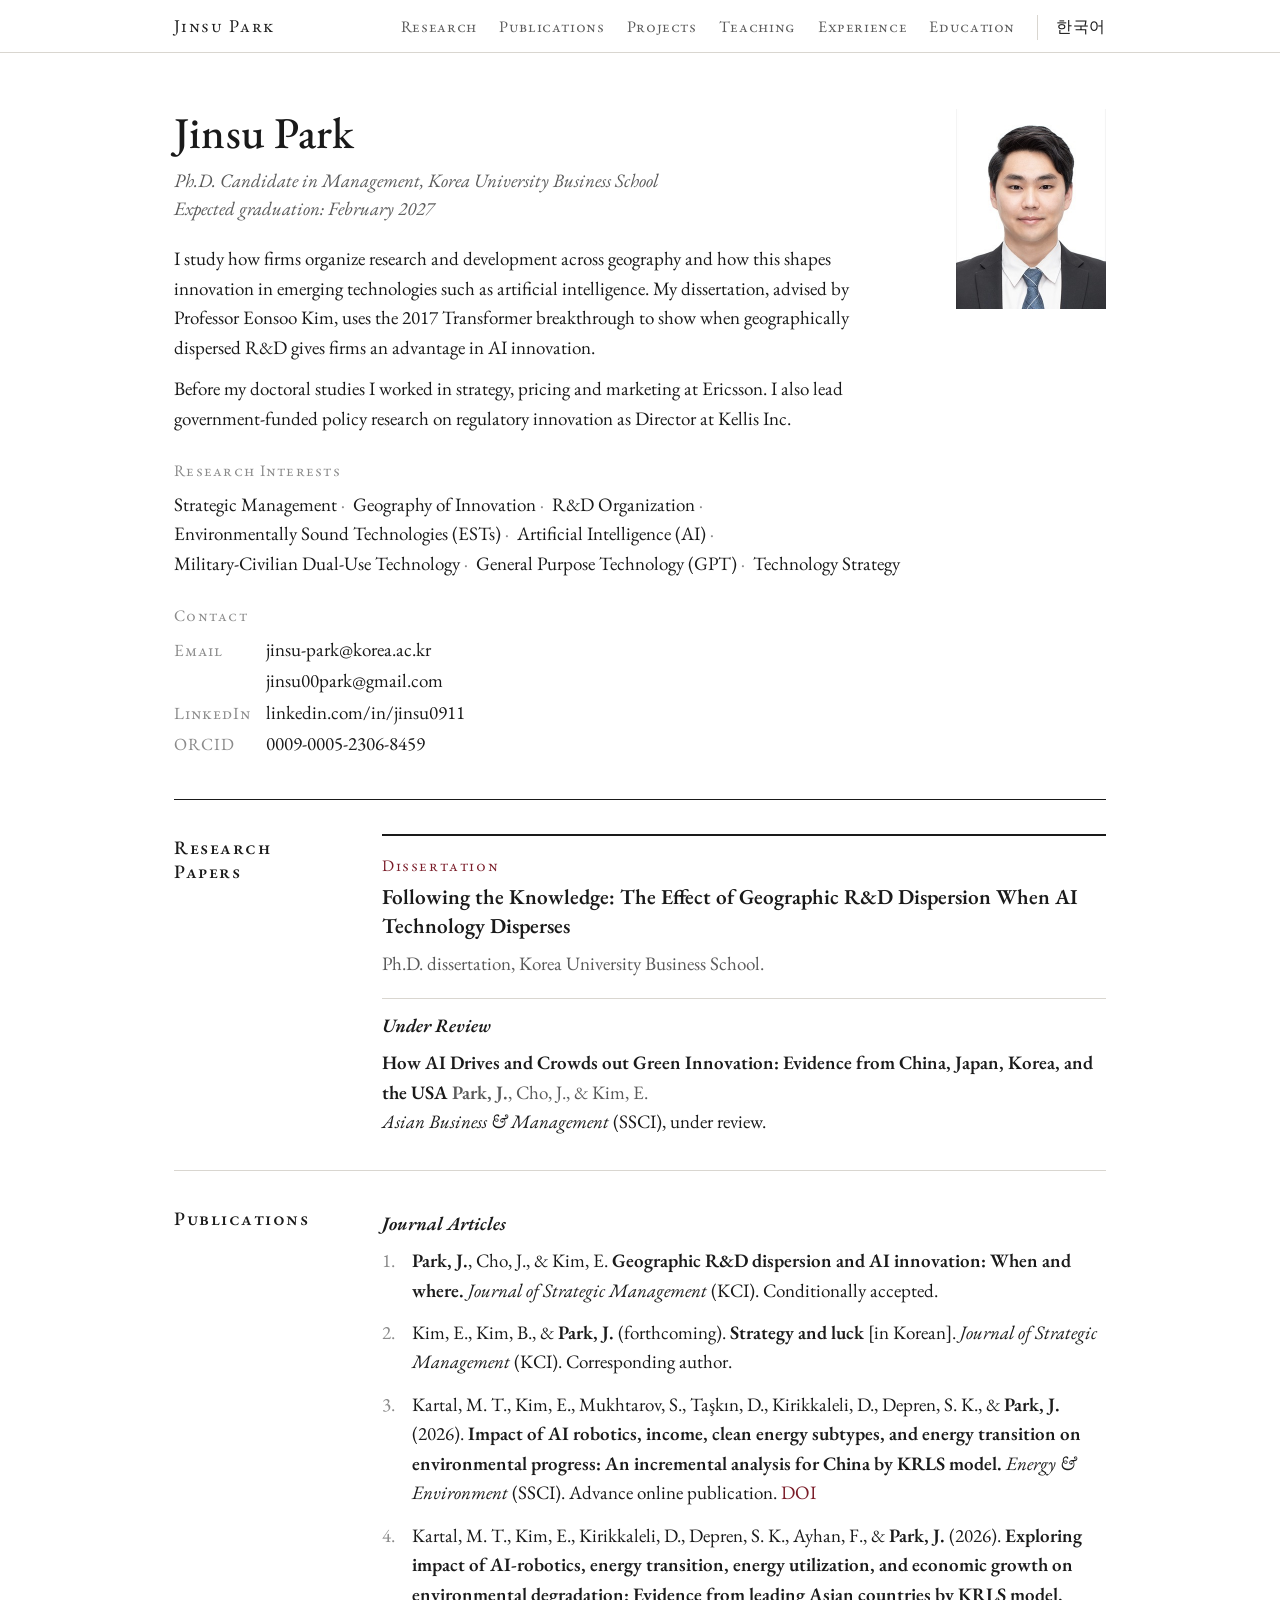
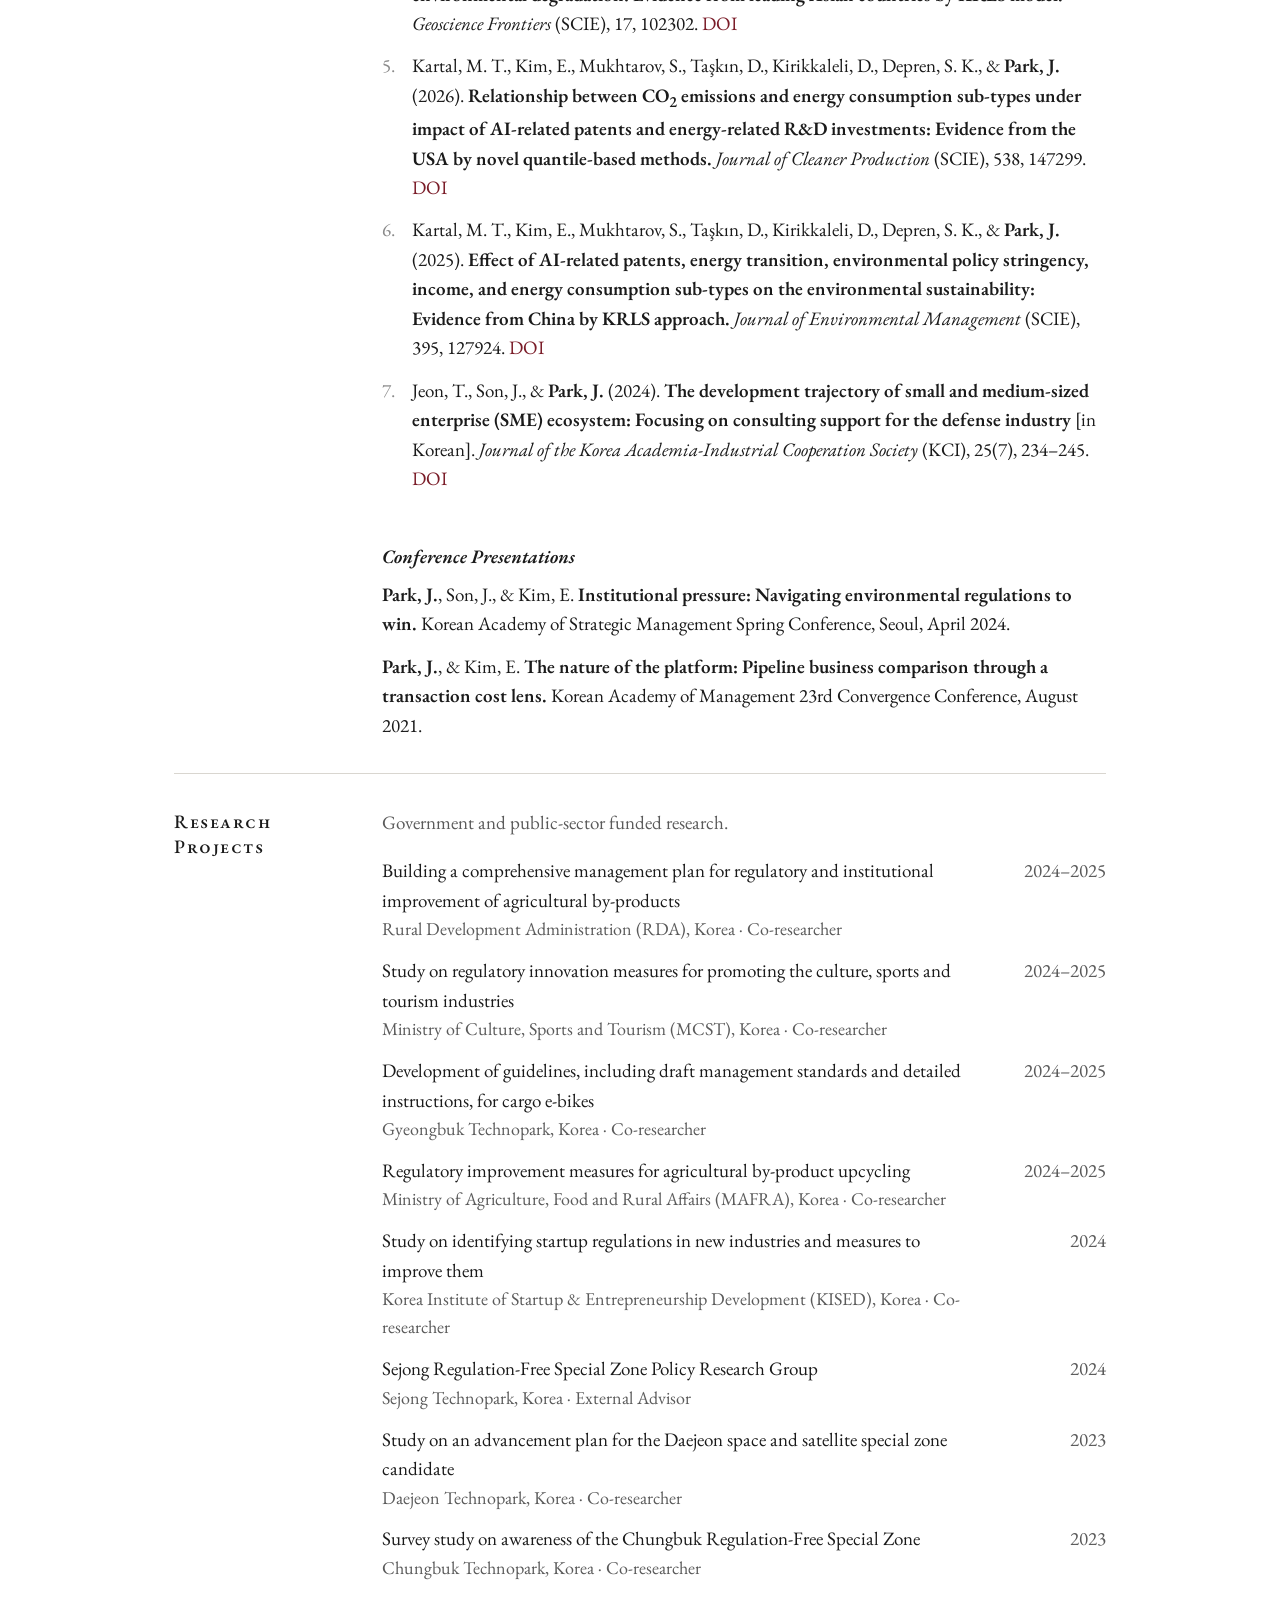
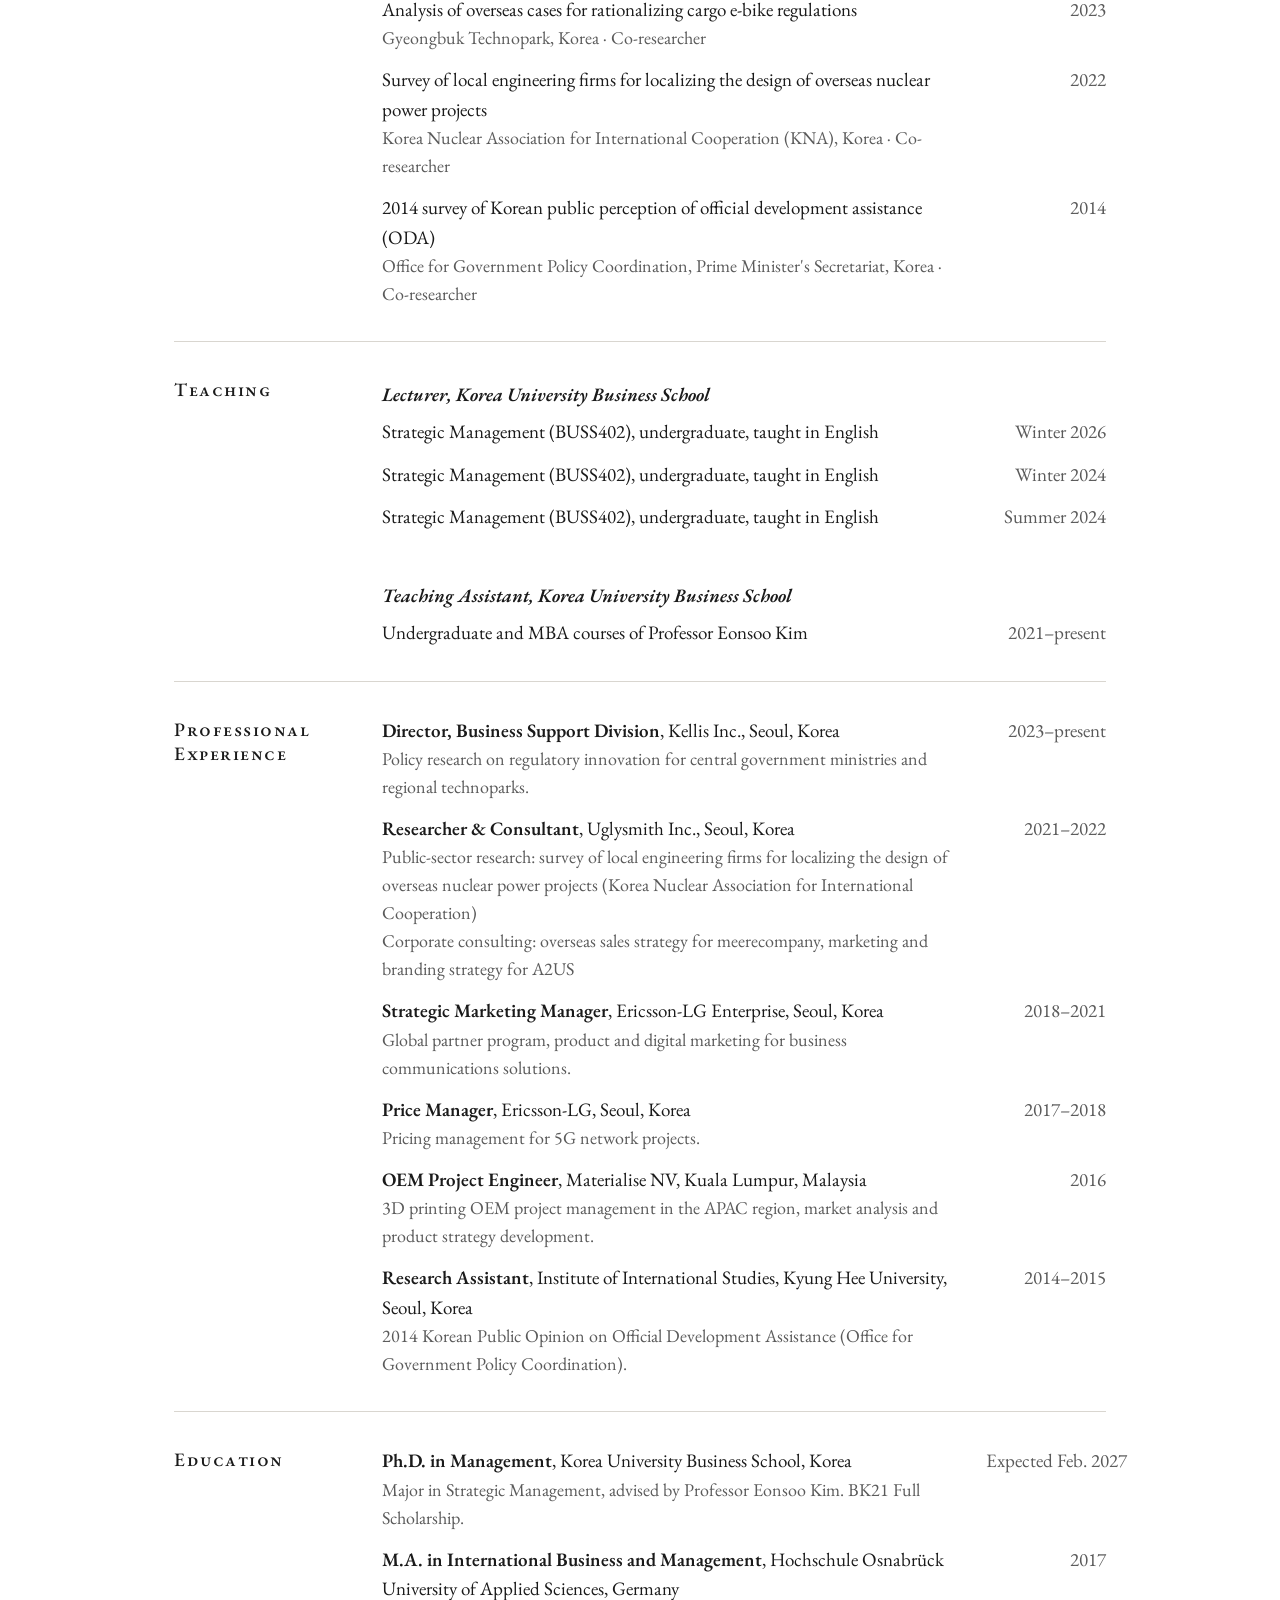
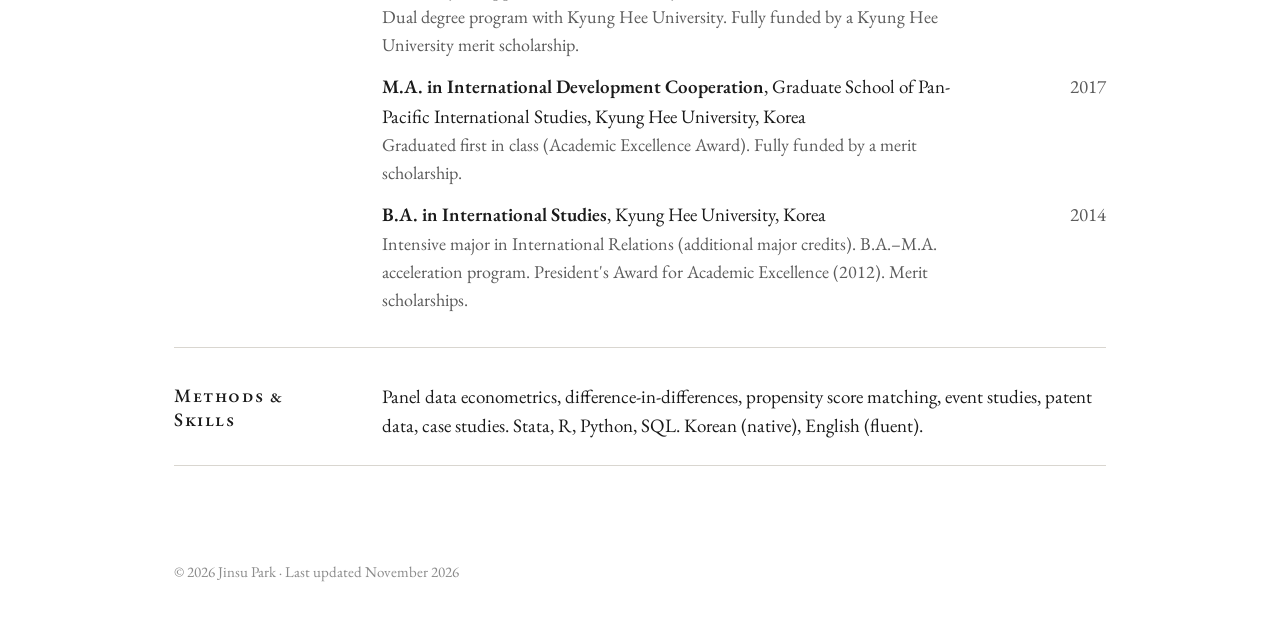
==== index.html @ cee6d176 "Publish academic homepage (English and Korean) Co-Authored-By: Claude Opus 5.5 <noreply@anthropic.co" ====
<!doctype html>
<html lang="en">
<head>
  <meta charset="utf-8">
  <meta name="viewport" content="width=device-width, initial-scale=1">
  <title>Jinsu Park</title>
  <meta name="description" content="Jinsu Park, Ph.D. candidate in Management at Korea University Business School. Research on the geography of R&D, AI innovation, and technology strategy.">
  <meta name="author" content="Jinsu Park">
  <link rel="preconnect" href="https://fonts.googleapis.com">
  <link rel="preconnect" href="https://fonts.gstatic.com" crossorigin>
  <link href="https://fonts.googleapis.com/css2?family=EB+Garamond:ital,wght@0,400;0,500;0,600;1,400&display=swap" rel="stylesheet">
  <link rel="stylesheet" href="assets/style.css">
</head>
<body>

<nav>
  <div class="inner">
    <span class="name">Jinsu Park</span>
    <a href="#research">Research</a>
    <a href="#publications">Publications</a>
    <a href="#projects">Projects</a>
    <a href="#teaching">Teaching</a>
    <a href="#experience">Experience</a>
    <a href="#education">Education</a>
    <a class="lang" href="ko.html" lang="ko">한국어</a>
  </div>
</nav>

<main>

  <header class="hero">
    <img src="assets/photo.jpg" alt="Photo of Jinsu Park">
    <div>
      <h1>Jinsu Park</h1>
      <p class="role">Ph.D. Candidate in Management, Korea University Business School<br>Expected graduation: February 2027</p>
      <p>
        I study how firms organize research and development across geography and how this shapes
        innovation in emerging technologies such as artificial intelligence. My dissertation, advised by
        Professor Eonsoo Kim, uses the 2017 Transformer breakthrough to show when geographically dispersed
        R&amp;D gives firms an advantage in AI innovation.
      </p>
      <p>
        Before my doctoral studies I worked in strategy, pricing and marketing at Ericsson.
        I also lead government-funded policy research on regulatory innovation as Director at Kellis Inc.
      </p>
      <p class="hero-label">Research Interests</p>
      <ul class="interests">
        <li>Strategic Management</li>
        <li>Geography of Innovation</li>
        <li>R&amp;D Organization</li>
        <li>Environmentally Sound Technologies (ESTs)</li>
        <li>Artificial Intelligence (AI)</li>
        <li>Military-Civilian Dual-Use Technology</li>
        <li>General Purpose Technology (GPT)</li>
        <li>Technology Strategy</li>
      </ul>
      <p class="hero-label">Contact</p>
      <div class="links">
        <a href="mailto:jinsu-park@korea.ac.kr"><span class="k">Email</span> jinsu-park@korea.ac.kr</a>
        <a href="mailto:jinsu00park@gmail.com"><span class="k"></span> jinsu00park@gmail.com</a>
        <a href="https://www.linkedin.com/in/jinsu0911" target="_blank" rel="noopener"><span class="k">LinkedIn</span> linkedin.com/in/jinsu0911</a>
        <a href="https://orcid.org/0009-0005-2306-8459" target="_blank" rel="noopener"><span class="k">ORCID</span> 0009-0005-2306-8459</a>
        <!-- TODO: add when available
        <a href="assets/Jinsu_Park_CV.pdf">CV (PDF)</a>
        <a href="https://scholar.google.com/citations?user=XXXX" target="_blank" rel="noopener">Google Scholar</a>
        -->
      </div>
    </div>
  </header>

  <section id="research">
    <h2>Research Papers</h2>
    <div class="jmp">
      <span class="tag">Dissertation</span>
      <h3>Following the Knowledge: The Effect of Geographic R&amp;D Dispersion When AI Technology Disperses</h3>
      <p class="meta">Ph.D. dissertation, Korea University Business School.</p>
    </div>

    <h3>Under Review</h3>
    <ul class="plain">
      <li><span class="title">How AI Drives and Crowds out Green Innovation: Evidence from China, Japan, Korea, and the USA</span>
        <span class="meta"><span class="me">Park, J.</span>, Cho, J., &amp; Kim, E.</span><br>
        <span class="venue">Asian Business &amp; Management</span> (SSCI), under review.
      </li>
    </ul>

  </section>

  <section id="publications">
    <h2>Publications</h2>

    <h3>Journal Articles</h3>
    <ol class="pubs">
      <li><span class="me">Park, J.</span>, Cho, J., &amp; Kim, E.
        <span class="title">Geographic R&amp;D dispersion and AI innovation: When and where.</span>
        <span class="venue">Journal of Strategic Management</span> (KCI). Conditionally accepted.</li>
      <li>Kim, E., Kim, B., &amp; <span class="me">Park, J.</span> (forthcoming).
        <span class="title">Strategy and luck</span> [in Korean].
        <span class="venue">Journal of Strategic Management</span> (KCI). Corresponding author.</li>
      <li>Kartal, M. T., Kim, E., Mukhtarov, S., Taşkın, D., Kirikkaleli, D., Depren, S. K., &amp; <span class="me">Park, J.</span> (2026).
        <span class="title">Impact of AI robotics, income, clean energy subtypes, and energy transition on environmental progress: An incremental analysis for China by KRLS model.</span>
        <span class="venue">Energy &amp; Environment</span> (SSCI). Advance online publication.
        <a href="https://doi.org/10.1177/0958305X261502657" target="_blank" rel="noopener">DOI</a></li>
      <li>Kartal, M. T., Kim, E., Kirikkaleli, D., Depren, S. K., Ayhan, F., &amp; <span class="me">Park, J.</span> (2026).
        <span class="title">Exploring impact of AI-robotics, energy transition, energy utilization, and economic growth on environmental degradation: Evidence from leading Asian countries by KRLS model.</span>
        <span class="venue">Geoscience Frontiers</span> (SCIE), 17, 102302.
        <a href="https://doi.org/10.1016/j.gsf.2026.102302" target="_blank" rel="noopener">DOI</a></li>
      <li>Kartal, M. T., Kim, E., Mukhtarov, S., Taşkın, D., Kirikkaleli, D., Depren, S. K., &amp; <span class="me">Park, J.</span> (2026).
        <span class="title">Relationship between CO<sub>2</sub> emissions and energy consumption sub-types under impact of AI-related patents and energy-related R&amp;D investments: Evidence from the USA by novel quantile-based methods.</span>
        <span class="venue">Journal of Cleaner Production</span> (SCIE), 538, 147299.
        <a href="https://doi.org/10.1016/j.jclepro.2025.147299" target="_blank" rel="noopener">DOI</a></li>
      <li>Kartal, M. T., Kim, E., Mukhtarov, S., Taşkın, D., Kirikkaleli, D., Depren, S. K., &amp; <span class="me">Park, J.</span> (2025).
        <span class="title">Effect of AI-related patents, energy transition, environmental policy stringency, income, and energy consumption sub-types on the environmental sustainability: Evidence from China by KRLS approach.</span>
        <span class="venue">Journal of Environmental Management</span> (SCIE), 395, 127924.
        <a href="https://doi.org/10.1016/j.jenvman.2025.127924" target="_blank" rel="noopener">DOI</a></li>
      <li>Jeon, T., Son, J., &amp; <span class="me">Park, J.</span> (2024).
        <span class="title">The development trajectory of small and medium-sized enterprise (SME) ecosystem: Focusing on consulting support for the defense industry</span> [in Korean].
        <span class="venue">Journal of the Korea Academia-Industrial Cooperation Society</span> (KCI), 25(7), 234–245.
        <a href="https://doi.org/10.5762/KAIS.2024.25.7.234" target="_blank" rel="noopener">DOI</a></li>
    </ol>

    <h3>Conference Presentations</h3>
    <ul class="plain">
      <li><span class="me">Park, J.</span>, Son, J., &amp; Kim, E. <span class="title">Institutional pressure: Navigating environmental regulations to win.</span>
        Korean Academy of Strategic Management Spring Conference, Seoul, April 2024.</li>
      <li><span class="me">Park, J.</span>, &amp; Kim, E. <span class="title">The nature of the platform: Pipeline business comparison through a transaction cost lens.</span>
        Korean Academy of Management 23rd Convergence Conference, August 2021.</li>
    </ul>
  </section>

  <section id="projects">
    <h2>Research Projects</h2>
    <p class="meta">Government and public-sector funded research.</p>
    <ul class="plain">
      <li class="row"><div>Building a comprehensive management plan for regulatory and institutional improvement of agricultural by-products<div class="meta">Rural Development Administration (RDA), Korea · Co-researcher</div></div><div class="when">2024–2025</div></li>
      <li class="row"><div>Study on regulatory innovation measures for promoting the culture, sports and tourism industries<div class="meta">Ministry of Culture, Sports and Tourism (MCST), Korea · Co-researcher</div></div><div class="when">2024–2025</div></li>
      <li class="row"><div>Development of guidelines, including draft management standards and detailed instructions, for cargo e-bikes<div class="meta">Gyeongbuk Technopark, Korea · Co-researcher</div></div><div class="when">2024–2025</div></li>
      <li class="row"><div>Regulatory improvement measures for agricultural by-product upcycling<div class="meta">Ministry of Agriculture, Food and Rural Affairs (MAFRA), Korea · Co-researcher</div></div><div class="when">2024–2025</div></li>
      <li class="row"><div>Study on identifying startup regulations in new industries and measures to improve them<div class="meta">Korea Institute of Startup &amp; Entrepreneurship Development (KISED), Korea · Co-researcher</div></div><div class="when">2024</div></li>
      <li class="row"><div>Sejong Regulation-Free Special Zone Policy Research Group<div class="meta">Sejong Technopark, Korea · External Advisor</div></div><div class="when">2024</div></li>
      <li class="row"><div>Study on an advancement plan for the Daejeon space and satellite special zone candidate<div class="meta">Daejeon Technopark, Korea · Co-researcher</div></div><div class="when">2023</div></li>
      <li class="row"><div>Survey study on awareness of the Chungbuk Regulation-Free Special Zone<div class="meta">Chungbuk Technopark, Korea · Co-researcher</div></div><div class="when">2023</div></li>
      <li class="row"><div>Analysis of overseas cases for rationalizing cargo e-bike regulations<div class="meta">Gyeongbuk Technopark, Korea · Co-researcher</div></div><div class="when">2023</div></li>
      <li class="row"><div>Survey of local engineering firms for localizing the design of overseas nuclear power projects<div class="meta">Korea Nuclear Association for International Cooperation (KNA), Korea · Co-researcher</div></div><div class="when">2022</div></li>
      <li class="row"><div>2014 survey of Korean public perception of official development assistance (ODA)<div class="meta">Office for Government Policy Coordination, Prime Minister's Secretariat, Korea · Co-researcher</div></div><div class="when">2014</div></li>
    </ul>
  </section>

  <section id="teaching">
    <h2>Teaching</h2>

    <h3>Lecturer, Korea University Business School</h3>
    <ul class="plain">
      <li class="row"><div>Strategic Management (BUSS402), undergraduate, taught in English</div><div class="when">Winter 2026</div></li>
      <li class="row"><div>Strategic Management (BUSS402), undergraduate, taught in English</div><div class="when">Winter 2024</div></li>
      <li class="row"><div>Strategic Management (BUSS402), undergraduate, taught in English</div><div class="when">Summer 2024</div></li>
    </ul>

    <h3>Teaching Assistant, Korea University Business School</h3>
    <ul class="plain">
      <li class="row"><div>Undergraduate and MBA courses of Professor Eonsoo Kim</div><div class="when">2021–present</div></li>
    </ul>
  </section>

  <section id="experience">
    <h2>Professional Experience</h2>
    <ul class="plain">
      <li class="row"><div><span class="title">Director, Business Support Division</span>, Kellis Inc., Seoul, Korea
        <div class="meta">Policy research on regulatory innovation for central government ministries and regional technoparks.</div></div><div class="when">2023–present</div></li>
      <li class="row"><div><span class="title">Researcher &amp; Consultant</span>, Uglysmith Inc., Seoul, Korea
        <div class="meta">Public-sector research: survey of local engineering firms for localizing the design of overseas nuclear power projects (Korea Nuclear Association for International Cooperation)</div>
        <div class="meta">Corporate consulting: overseas sales strategy for meerecompany, marketing and branding strategy for A2US</div></div><div class="when">2021–2022</div></li>
      <li class="row"><div><span class="title">Strategic Marketing Manager</span>, Ericsson-LG Enterprise, Seoul, Korea
        <div class="meta">Global partner program, product and digital marketing for business communications solutions.</div></div><div class="when">2018–2021</div></li>
      <li class="row"><div><span class="title">Price Manager</span>, Ericsson-LG, Seoul, Korea
        <div class="meta">Pricing management for 5G network projects.</div></div><div class="when">2017–2018</div></li>
      <li class="row"><div><span class="title">OEM Project Engineer</span>, Materialise NV, Kuala Lumpur, Malaysia
        <div class="meta">3D printing OEM project management in the APAC region, market analysis and product strategy development.</div></div><div class="when">2016</div></li>
      <li class="row"><div><span class="title">Research Assistant</span>, Institute of International Studies, Kyung Hee University, Seoul, Korea
        <div class="meta">2014 Korean Public Opinion on Official Development Assistance (Office for Government Policy Coordination).</div></div><div class="when">2014–2015</div></li>
    </ul>
  </section>

  <section id="education">
    <h2>Education</h2>
    <ul class="plain">
      <li class="row"><div><span class="title">Ph.D. in Management</span>, Korea University Business School, Korea
        <div class="meta">Major in Strategic Management, advised by Professor Eonsoo Kim. BK21 Full Scholarship.</div></div><div class="when">Expected Feb. 2027</div></li>
      <li class="row"><div><span class="title">M.A. in International Business and Management</span>, Hochschule Osnabrück University of Applied Sciences, Germany
        <div class="meta">Dual degree program with Kyung Hee University. Fully funded by a Kyung Hee University merit scholarship.</div></div><div class="when">2017</div></li>
      <li class="row"><div><span class="title">M.A. in International Development Cooperation</span>, Graduate School of Pan-Pacific International Studies, Kyung Hee University, Korea
        <div class="meta">Graduated first in class (Academic Excellence Award). Fully funded by a merit scholarship.</div></div><div class="when">2017</div></li>
      <li class="row"><div><span class="title">B.A. in International Studies</span>, Kyung Hee University, Korea
        <div class="meta">Intensive major in International Relations (additional major credits). B.A.–M.A. acceleration program.
          President's Award for Academic Excellence (2012). Merit scholarships.</div></div><div class="when">2014</div></li>
    </ul>
  </section>

  <section id="skills">
    <h2>Methods &amp; Skills</h2>
    <p>Panel data econometrics, difference-in-differences, propensity score matching, event studies, patent data, case studies.
      Stata, R, Python, SQL. Korean (native), English (fluent).</p>
  </section>

</main>

<footer>
  © 2026 Jinsu Park · Last updated November 2026
</footer>

</body>
</html>
---- assets/style.css ----
/* Jinsu Park, academic homepage. Print-like, light only. */
:root {
  color-scheme: light;
  --paper: #ffffff;
  --ink: #1a1a1a;
  --muted: #5a5a5a;
  --faint: #8a8a8a;
  --rule: #d9d6d0;
  --accent: #7a1c28;              /* Korea University crimson, used sparingly */
  --maxw: 980px;
  --label: 168px;
  --serif: "EB Garamond", "Noto Serif KR", Garamond, "Times New Roman", serif;
}

* { box-sizing: border-box; }
html { scroll-behavior: smooth; }
body {
  margin: 0; background: var(--paper); color: var(--ink);
  font: 19px/1.55 var(--serif);
  font-variant-numeric: lining-nums;
  -webkit-font-smoothing: antialiased;
}
html[lang="ko"] body { font-size: 16.5px; line-height: 1.8; word-break: keep-all; }

a { color: var(--accent); text-decoration: none; }
a:hover { text-decoration: underline; text-underline-offset: 3px; text-decoration-thickness: 1px; }

/* navigation */
nav { position: sticky; top: 0; z-index: 10; background: var(--paper); border-bottom: 1px solid var(--rule); }
nav .inner {
  max-width: var(--maxw); margin: 0 auto; padding: 12px 24px;
  display: flex; gap: 22px; flex-wrap: wrap; align-items: baseline;
  font-size: 16px; letter-spacing: .04em;
}
nav .name { margin-right: auto; color: var(--ink); font-variant: small-caps; letter-spacing: .08em; font-size: 18px; }
nav a { color: var(--muted); font-variant: small-caps; }
nav a:hover { color: var(--ink); text-decoration: none; }
nav a.lang { color: var(--ink); border-left: 1px solid var(--rule); padding-left: 18px; font-variant: normal; }
html[lang="ko"] nav .inner, html[lang="ko"] nav .name { font-size: 15px; letter-spacing: .02em; }

main { max-width: var(--maxw); margin: 0 auto; padding: 0 24px 72px; }

/* header */
.hero {
  display: grid; grid-template-columns: 1fr 150px; gap: 48px;
  padding: 56px 0 40px; border-bottom: 1px solid var(--ink);
}
.hero img { order: 2; width: 150px; height: 200px; object-fit: cover; filter: saturate(.85); }
.hero > div { order: 1; }
.hero h1 { margin: 0; font-weight: 500; font-size: 44px; line-height: 1.1; letter-spacing: .005em; }
.hero h1 .alt-name { font-size: 24px; color: var(--muted); font-weight: 400; margin-left: 6px; }
.hero .role { margin: 10px 0 22px; font-style: italic; color: var(--muted); font-size: 19px; line-height: 1.45; }
html[lang="ko"] .hero .role { font-style: normal; font-size: 16px; }
.hero p { margin: 0 0 12px; max-width: 40em; }

.hero .hero-label {
  margin: 26px 0 6px; color: var(--faint);
  font-variant: small-caps; letter-spacing: .08em; font-size: 16px;
}
html[lang="ko"] .hero-label { font-size: 14px; letter-spacing: .04em; }

/* research interests as a plain line */
.interests { list-style: none; padding: 0; margin: 0; }
.interests li { display: inline-block; white-space: nowrap; margin-right: 4px; }
.interests li:not(:last-child)::after { content: "\00a0\00b7"; color: var(--faint); }

/* contact as a small table */
.links { display: grid; gap: 2px; margin: 0; }
.links a { color: var(--ink); }
.links a:hover { color: var(--accent); }
.links a .k {
  display: inline-block; width: 88px; color: var(--faint);
  font-variant: small-caps; letter-spacing: .06em; font-size: .9em;
}

/* sections: label column on the left */
section {
  display: grid; grid-template-columns: var(--label) 1fr; column-gap: 40px;
  padding: 34px 0 6px; border-bottom: 1px solid var(--rule);
}
section > * { grid-column: 2; }
section > h2 { grid-column: 1; grid-row: 1 / span 60; align-self: start; }
h2 {
  margin: 2px 0 0; font-weight: 500; font-size: 19px; line-height: 1.3;
  font-variant: small-caps; letter-spacing: .08em; color: var(--ink);
}
html[lang="ko"] h2 { font-size: 16px; font-weight: 600; letter-spacing: .02em; }
h3 { margin: 22px 0 8px; font-size: 1em; font-weight: 600; font-style: italic; }
html[lang="ko"] h3 { font-style: normal; }
section > h3:first-of-type { margin-top: 4px; }
section > p:first-of-type { margin-top: 0; }

/* job market paper */
.jmp { border-top: 2px solid var(--ink); border-bottom: 1px solid var(--rule); padding: 14px 0 12px; margin-bottom: 8px; }
.jmp .tag { font-variant: small-caps; letter-spacing: .1em; color: var(--accent); font-size: 16px; }
html[lang="ko"] .jmp .tag { font-size: 14px; letter-spacing: .04em; }
.jmp h3 { margin: 4px 0 6px; font-style: normal; font-size: 1.12em; line-height: 1.35; }
.jmp p { margin: 8px 0; }
details { margin-top: 4px; }
details summary { cursor: pointer; color: var(--accent); font-variant: small-caps; letter-spacing: .06em; font-size: .92em; list-style: none; }
details summary::-webkit-details-marker { display: none; }
details summary::before { content: "+ "; }
details[open] summary::before { content: "\2212  "; }

/* lists */
ol.pubs, ul.plain { list-style: none; padding: 0; margin: 0 0 14px; }
ol.pubs li, ul.plain li { margin: 0 0 13px; }
ol.pubs { counter-reset: pub; }
ol.pubs > li { position: relative; padding-left: 30px; counter-increment: pub; }
ol.pubs > li::before { content: counter(pub) "."; position: absolute; left: 0; color: var(--faint); }
.title { font-weight: 600; }
.venue { font-style: italic; }
.venue.ko { font-style: normal; }
.meta { color: var(--muted); }
.me { font-weight: 600; }
.en-title { display: block; color: var(--muted); font-style: italic; font-weight: 400; font-size: .95em; margin-top: 2px; }

.row { display: grid; grid-template-columns: 1fr 120px; gap: 20px; }
.row .meta { font-size: .95em; }
.row .when { color: var(--muted); text-align: right; white-space: nowrap; font-variant-numeric: tabular-nums lining-nums; }

footer {
  max-width: var(--maxw); margin: 0 auto; padding: 22px 24px 48px;
  color: var(--faint); font-size: 15px;
}

@media (max-width: 760px) {
  body { font-size: 18px; }
  html[lang="ko"] body { font-size: 16px; }
  nav .inner { gap: 14px; padding: 10px 16px; }
  nav .name { width: 100%; }
  nav a.lang { border-left: 0; padding-left: 0; }
  main { padding: 0 16px 56px; }
  .hero { grid-template-columns: 1fr; gap: 20px; padding-top: 32px; }
  .hero img { order: 0; width: 120px; height: 160px; }
  .hero h1 { font-size: 36px; }
  section { grid-template-columns: 1fr; }
  section > *, section > h2 { grid-column: 1; grid-row: auto; }
  section > h2 { margin-bottom: 12px; }
  .row { grid-template-columns: 1fr; gap: 0; }
  .row .when { text-align: left; }
}

@media print {
  nav, details summary { display: none; }
  details > * { display: block; }
  body { font-size: 11pt; }
  a { color: var(--ink); }
  section, .hero { break-inside: auto; }
}
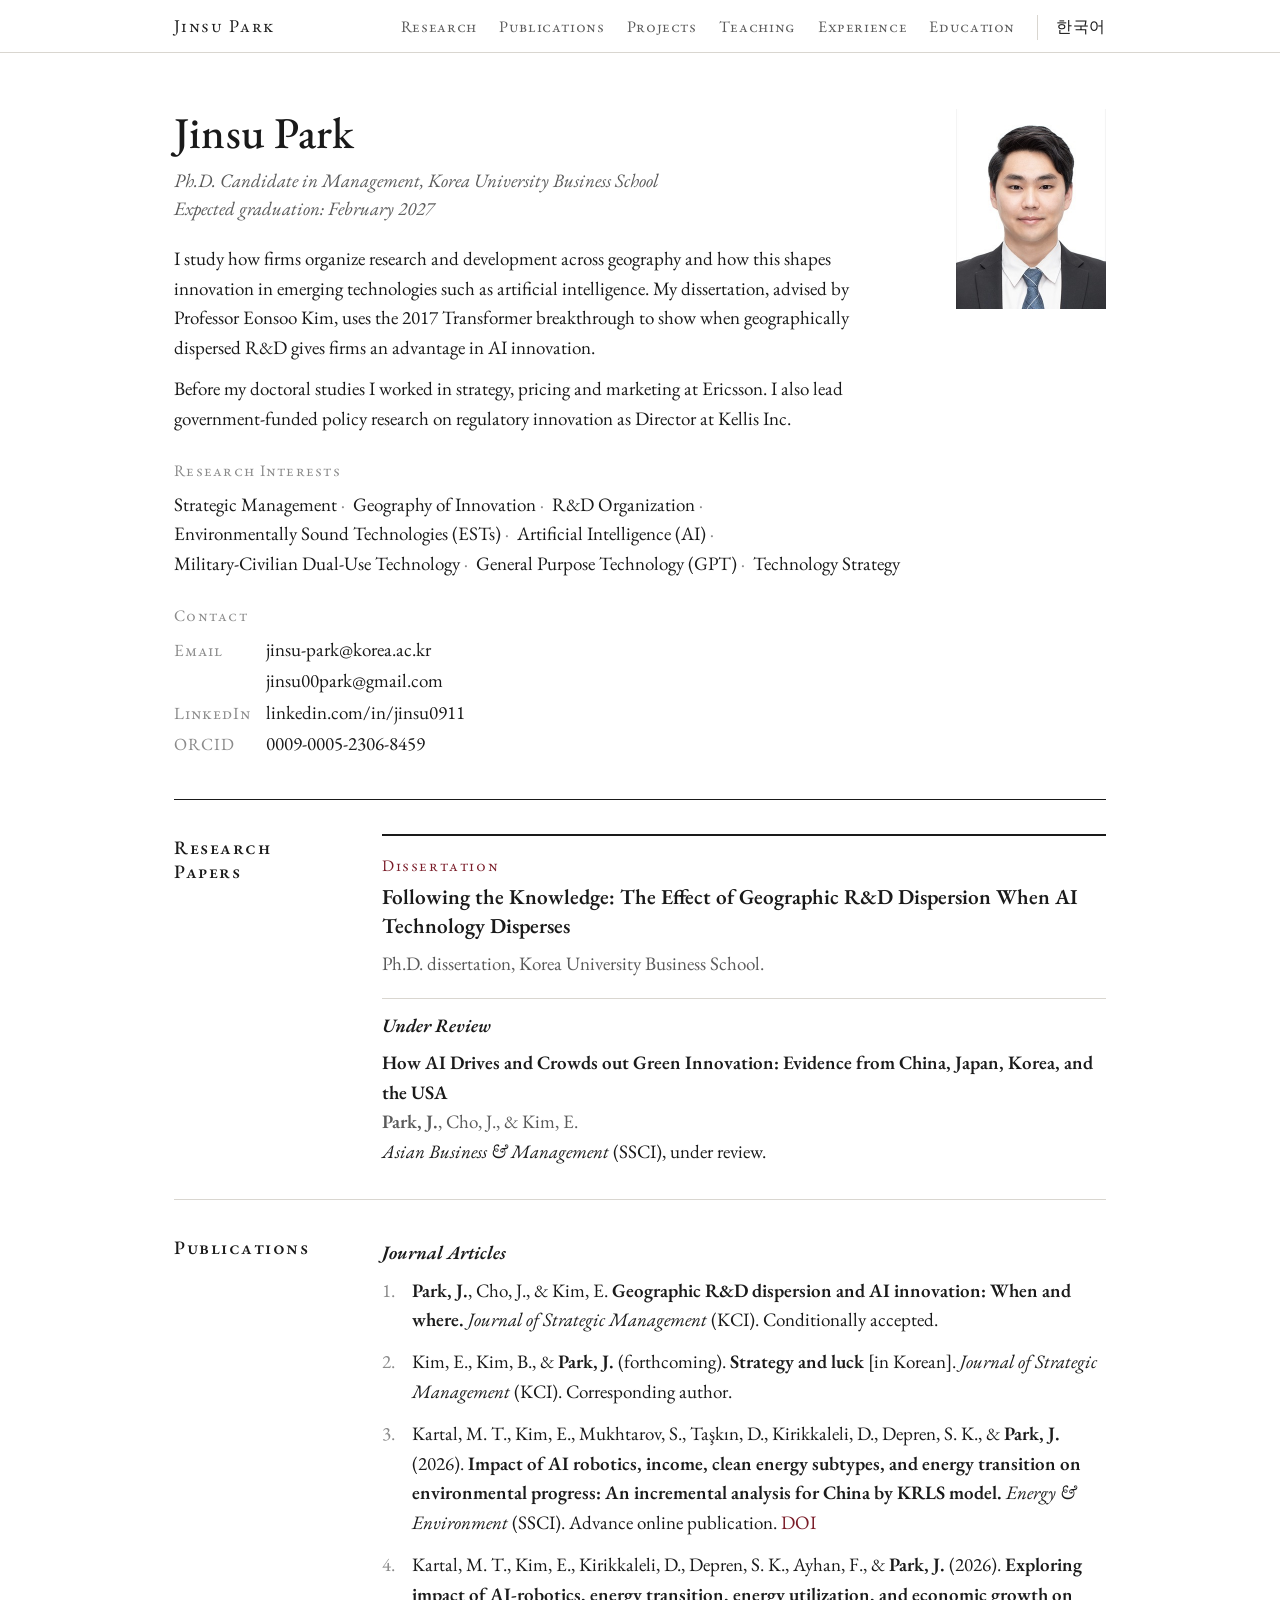
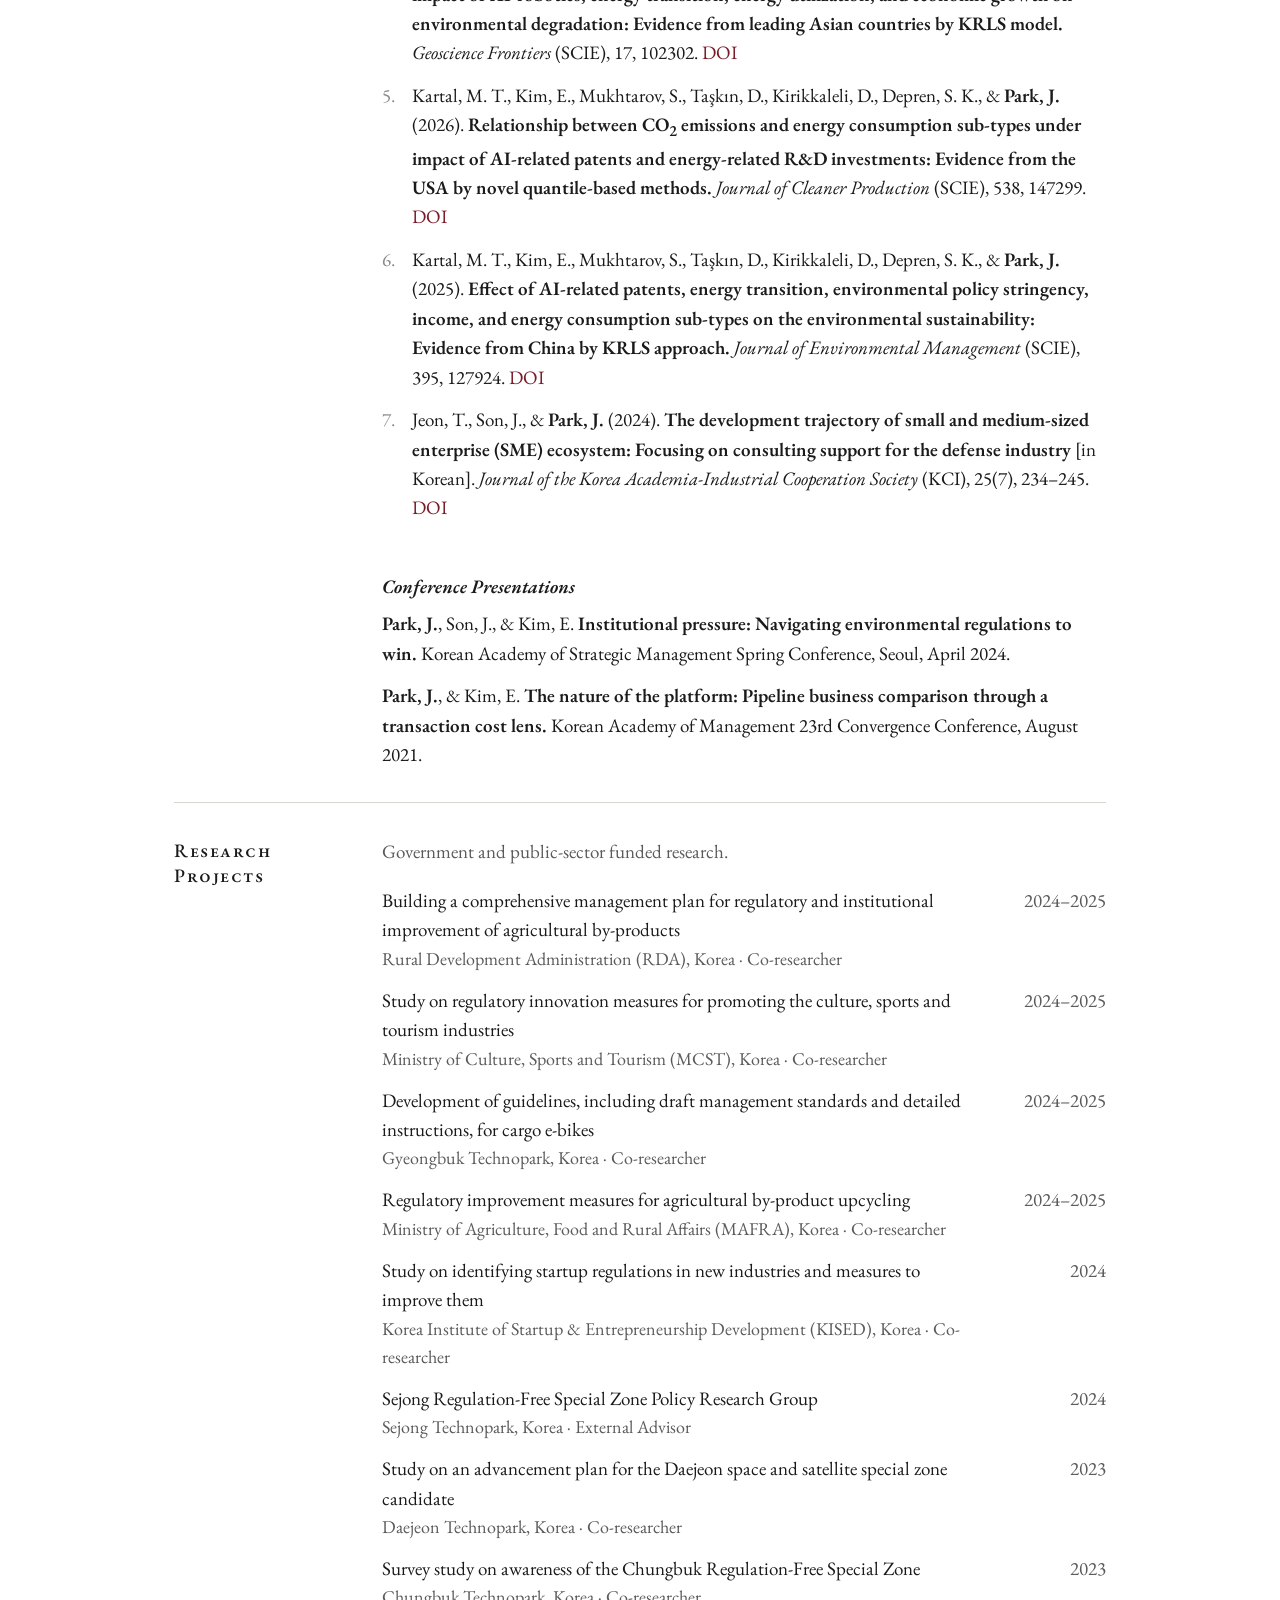
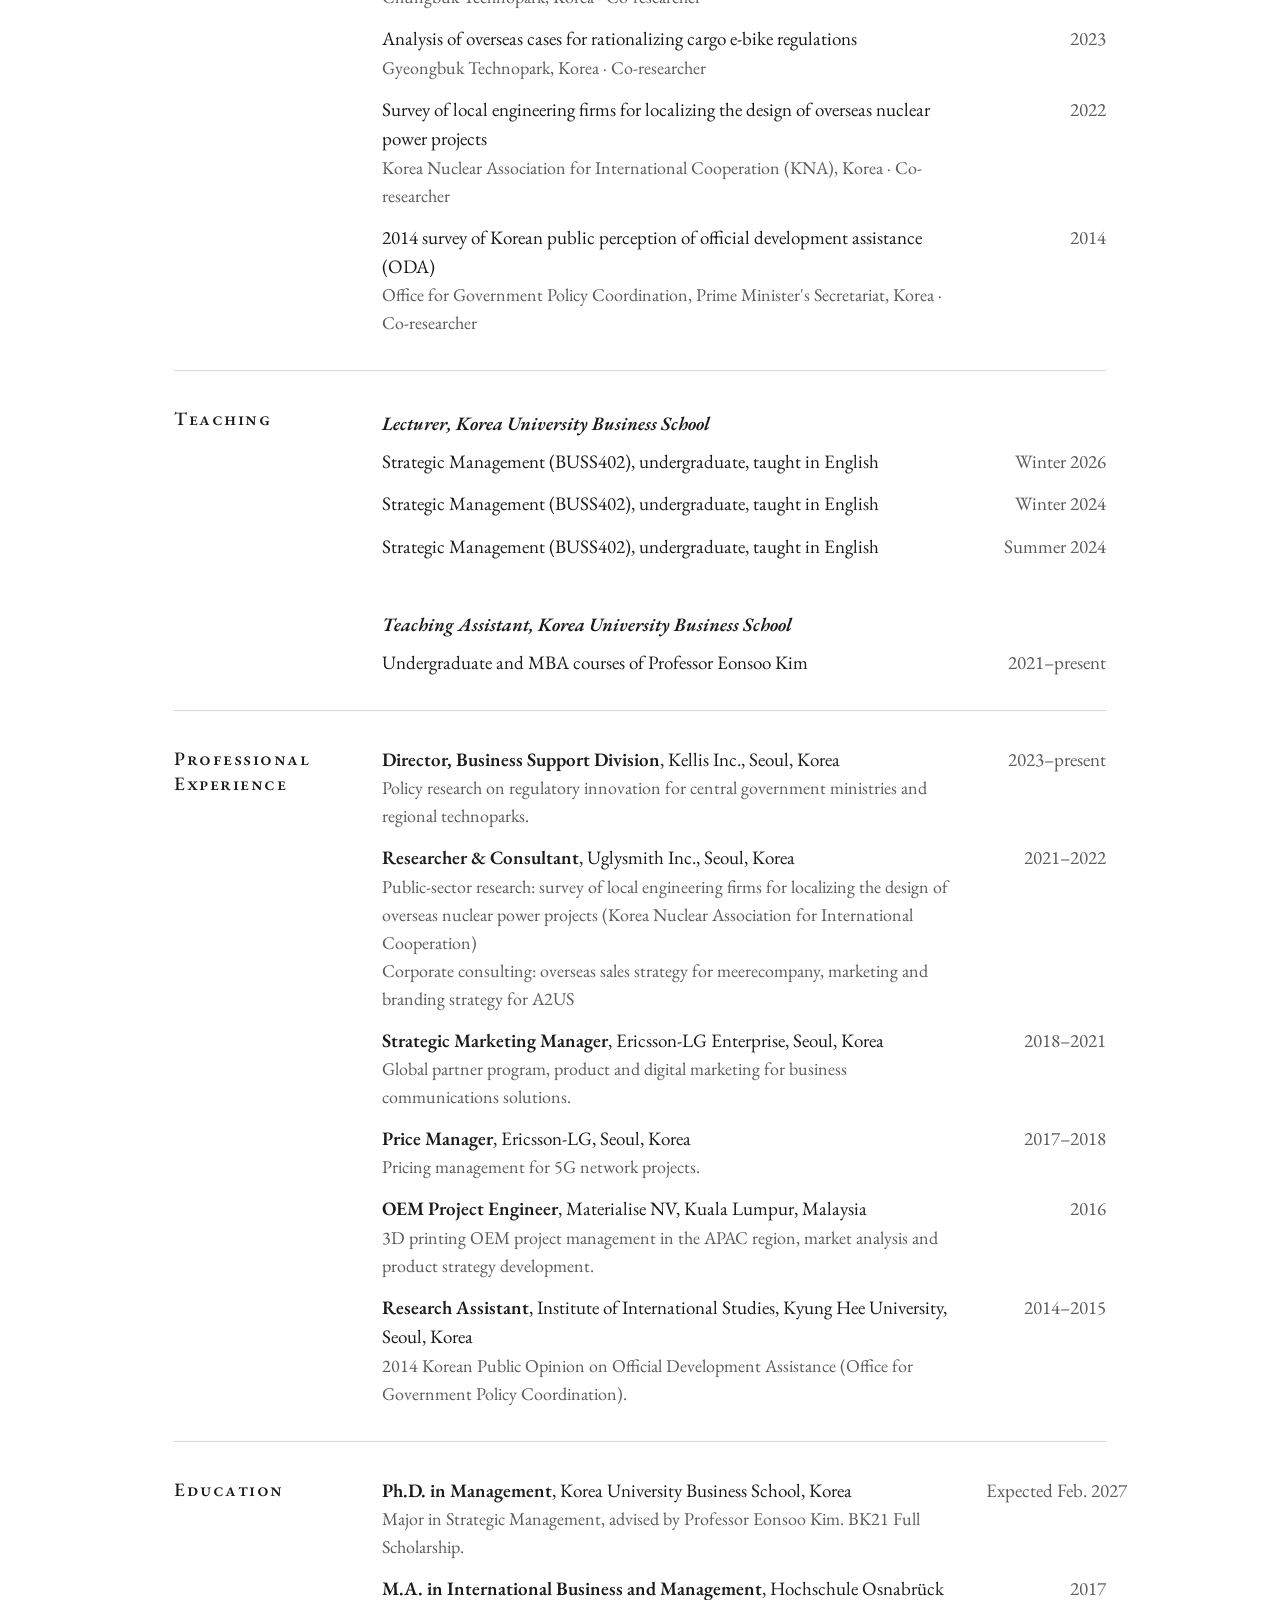
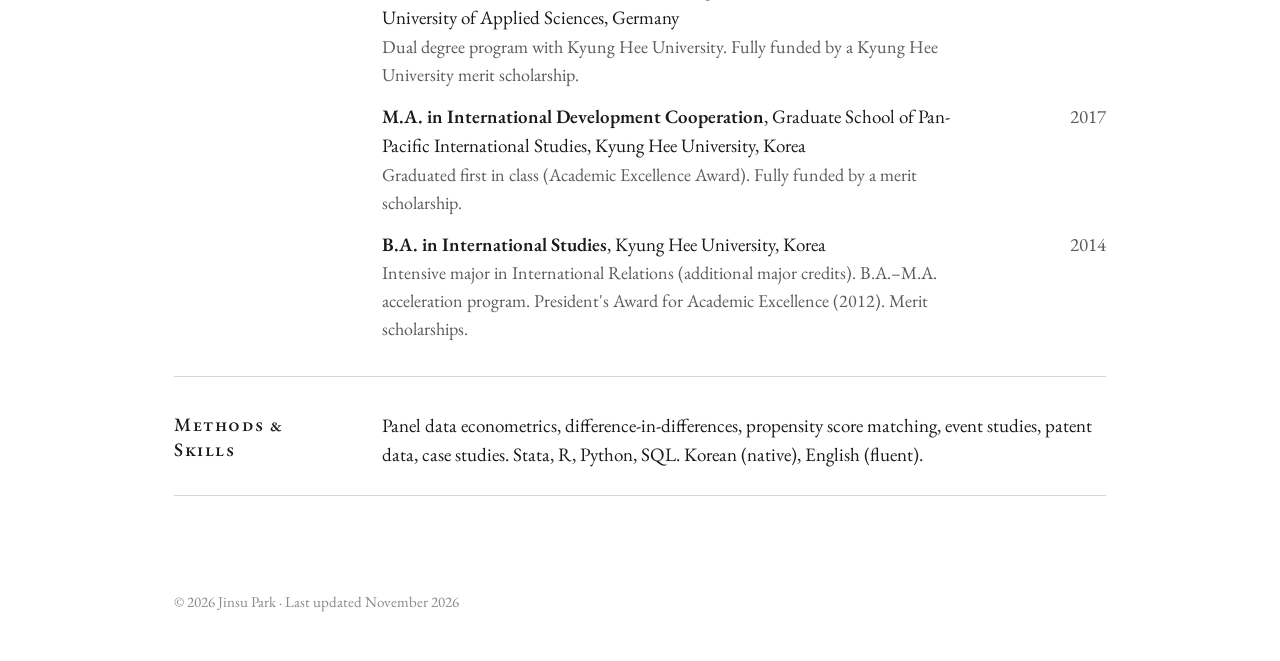
==== commit 21441200: "Add A4 print layout, put co-authors on their own line Co-Authored-By: Claude Opus 5.5 <noreply@anthr" ====
--- a/index.html
+++ b/index.html
@@ -78,7 +78,7 @@
 
     <h3>Under Review</h3>
     <ul class="plain">
-      <li><span class="title">How AI Drives and Crowds out Green Innovation: Evidence from China, Japan, Korea, and the USA</span>
+      <li><span class="title">How AI Drives and Crowds out Green Innovation: Evidence from China, Japan, Korea, and the USA</span><br>
         <span class="meta"><span class="me">Park, J.</span>, Cho, J., &amp; Kim, E.</span><br>
         <span class="venue">Asian Business &amp; Management</span> (SSCI), under review.
       </li>
--- a/assets/style.css
+++ b/assets/style.css
@@ -141,10 +141,30 @@
   .row .when { text-align: left; }
 }
 
+@page { size: A4; margin: 15mm 16mm 16mm; }
 @media print {
   nav, details summary { display: none; }
   details > * { display: block; }
-  body { font-size: 11pt; }
+  body { font-size: 10.5pt; line-height: 1.42; }
+  html[lang="ko"] body { font-size: 9.3pt; line-height: 1.62; }
   a { color: var(--ink); }
-  section, .hero { break-inside: auto; }
+  main { max-width: none; padding: 0; }
+  .hero { grid-template-columns: 1fr 30mm; gap: 10mm; padding: 0 0 6mm; }
+  .hero img { order: 2; width: 30mm; height: 40mm; }
+  .hero h1 { font-size: 26pt; }
+  .hero h1 .alt-name { font-size: 14pt; }
+  .hero .role { font-size: 11pt; margin: 4px 0 10px; }
+  html[lang="ko"] .hero .role { font-size: 9.5pt; }
+  .hero .hero-label { margin: 10px 0 3px; }
+  section { grid-template-columns: 32mm 1fr; column-gap: 7mm; padding: 5mm 0 1mm; }
+  section > *, section > h2 { grid-column: 2; }
+  section > h2 { grid-column: 1; grid-row: 1 / span 60; margin-bottom: 0; }
+  h2 { font-size: 11pt; }
+  html[lang="ko"] h2 { font-size: 10pt; }
+  h3 { margin: 10px 0 4px; }
+  ol.pubs li, ul.plain li { margin-bottom: 6px; break-inside: avoid; }
+  .row { grid-template-columns: 1fr 31mm; gap: 4mm; }
+  .row .when { text-align: right; }
+  .jmp { padding: 6px 0; }
+  footer { max-width: none; padding: 4mm 0 0; font-size: 8.5pt; }
 }
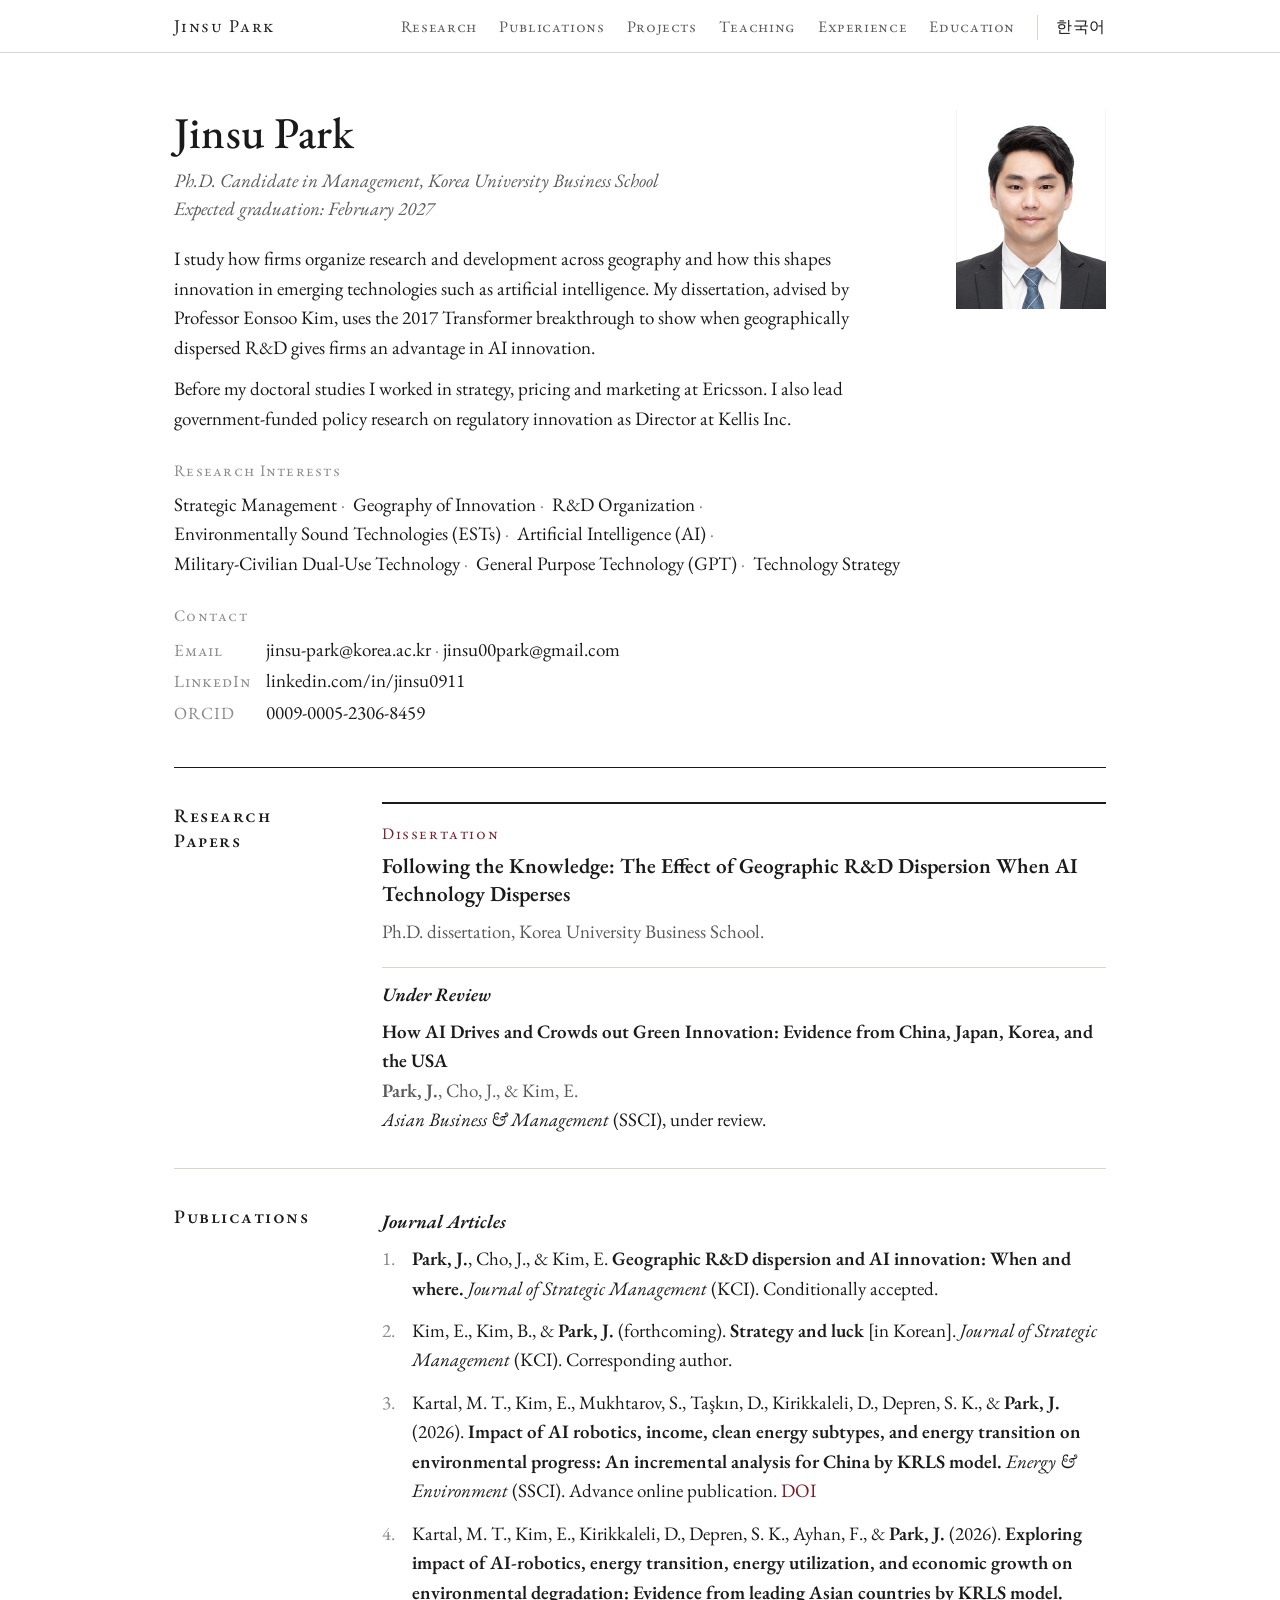
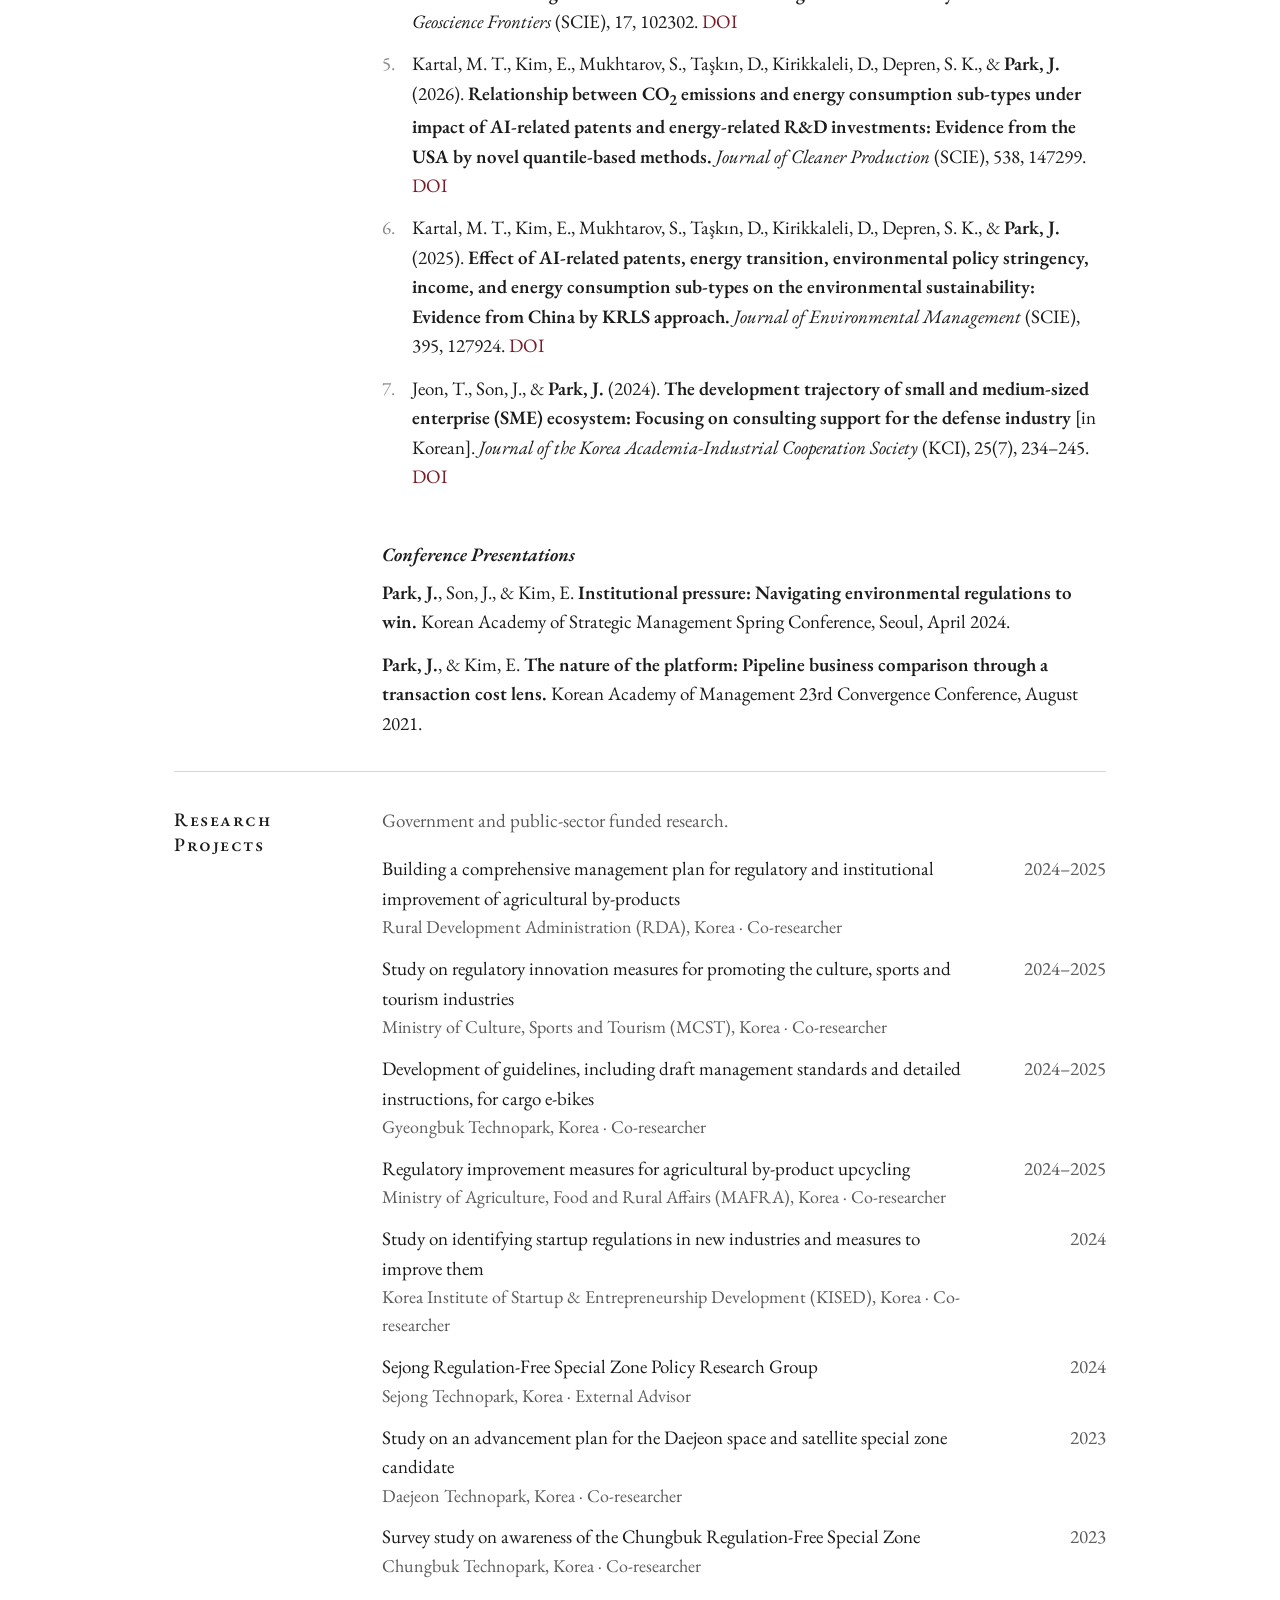
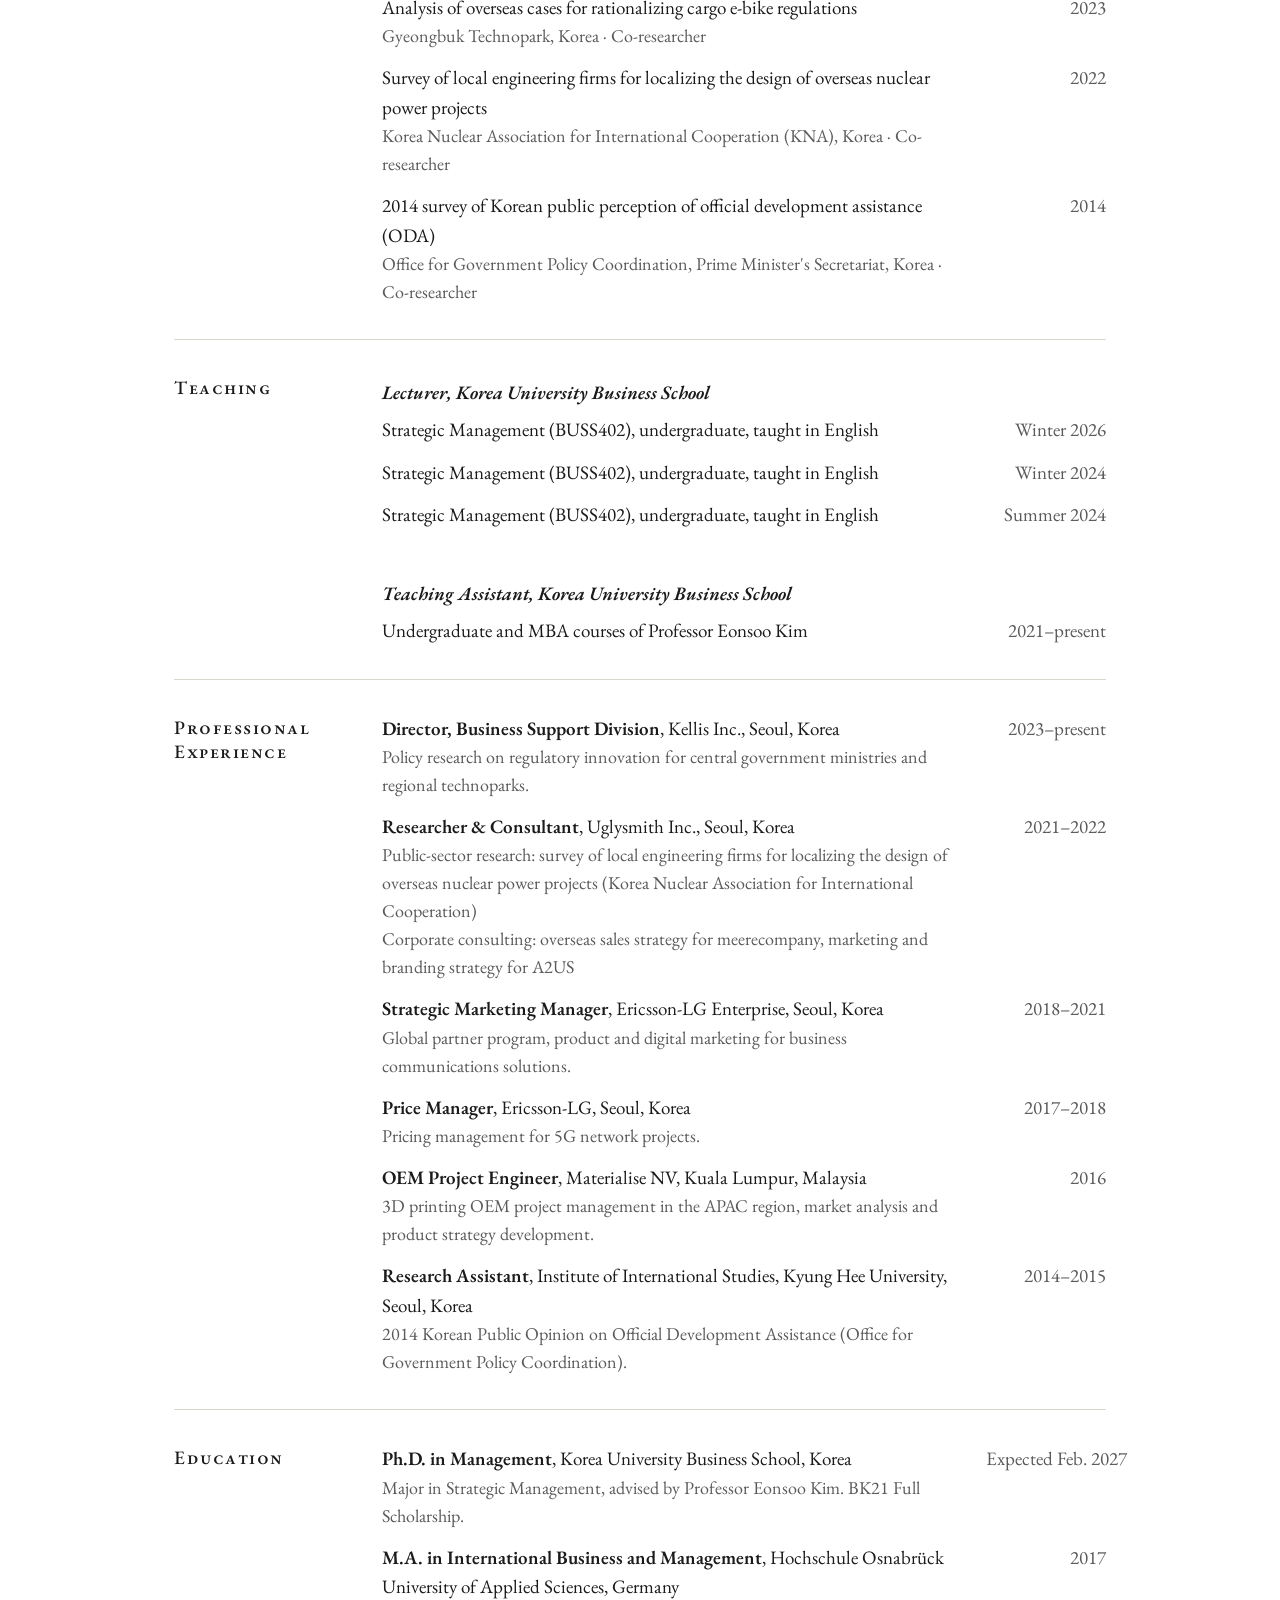
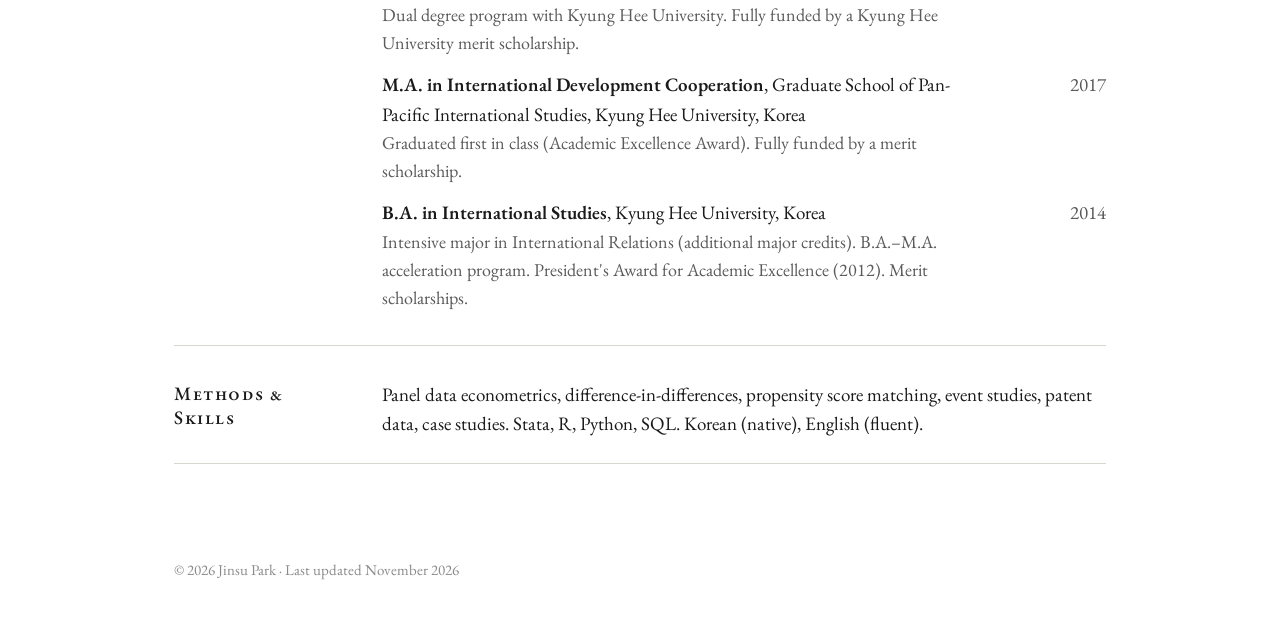
==== commit 12a0bc7e: "Hide bio in print, show both emails on one line Co-Authored-By: Claude Opus 5.5 <noreply@anthropic.c" ====
--- a/index.html
+++ b/index.html
@@ -56,8 +56,7 @@
       </ul>
       <p class="hero-label">Contact</p>
       <div class="links">
-        <a href="mailto:jinsu-park@korea.ac.kr"><span class="k">Email</span> jinsu-park@korea.ac.kr</a>
-        <a href="mailto:jinsu00park@gmail.com"><span class="k"></span> jinsu00park@gmail.com</a>
+        <span class="pair"><span class="k">Email</span> <a href="mailto:jinsu-park@korea.ac.kr">jinsu-park@korea.ac.kr</a><span class="sep"> · </span><a href="mailto:jinsu00park@gmail.com">jinsu00park@gmail.com</a></span>
         <a href="https://www.linkedin.com/in/jinsu0911" target="_blank" rel="noopener"><span class="k">LinkedIn</span> linkedin.com/in/jinsu0911</a>
         <a href="https://orcid.org/0009-0005-2306-8459" target="_blank" rel="noopener"><span class="k">ORCID</span> 0009-0005-2306-8459</a>
         <!-- TODO: add when available
--- a/assets/style.css
+++ b/assets/style.css
@@ -68,7 +68,8 @@
 .links { display: grid; gap: 2px; margin: 0; }
 .links a { color: var(--ink); }
 .links a:hover { color: var(--accent); }
-.links a .k {
+.links .sep { color: var(--faint); }
+.links .k {
   display: inline-block; width: 88px; color: var(--faint);
   font-variant: small-caps; letter-spacing: .06em; font-size: .9em;
 }
@@ -141,11 +142,11 @@
   .row .when { text-align: left; }
 }
 
-@page { size: A4; margin: 15mm 16mm 16mm; }
+@page { size: A4; margin: 13mm 15mm 13mm; }
 @media print {
   nav, details summary { display: none; }
   details > * { display: block; }
-  body { font-size: 10.5pt; line-height: 1.42; }
+  body { font-size: 10.2pt; line-height: 1.34; }
   html[lang="ko"] body { font-size: 9.3pt; line-height: 1.62; }
   a { color: var(--ink); }
   main { max-width: none; padding: 0; }
@@ -156,15 +157,19 @@
   .hero .role { font-size: 11pt; margin: 4px 0 10px; }
   html[lang="ko"] .hero .role { font-size: 9.5pt; }
   .hero .hero-label { margin: 10px 0 3px; }
-  section { grid-template-columns: 32mm 1fr; column-gap: 7mm; padding: 5mm 0 1mm; }
+  section { grid-template-columns: 28mm 1fr; column-gap: 6mm; padding: 3.5mm 0 0.5mm; }
   section > *, section > h2 { grid-column: 2; }
   section > h2 { grid-column: 1; grid-row: 1 / span 60; margin-bottom: 0; }
   h2 { font-size: 11pt; }
   html[lang="ko"] h2 { font-size: 10pt; }
-  h3 { margin: 10px 0 4px; }
-  ol.pubs li, ul.plain li { margin-bottom: 6px; break-inside: avoid; }
-  .row { grid-template-columns: 1fr 31mm; gap: 4mm; }
+  h3 { margin: 7px 0 3px; }
+  ol.pubs li, ul.plain li { margin-bottom: 4px; break-inside: avoid; }
+  ol.pubs, ul.plain { margin-bottom: 6px; }
+  .hero p { margin-bottom: 6px; }
+  .row { grid-template-columns: 1fr 29mm; gap: 3mm; }
   .row .when { text-align: right; }
   .jmp { padding: 6px 0; }
-  footer { max-width: none; padding: 4mm 0 0; font-size: 8.5pt; }
+  h2, h3 { break-after: avoid; }
+  .hero p:not(.role):not(.hero-label) { display: none; }
+  footer { max-width: none; padding: 2mm 0 0; font-size: 8.5pt; border-top: 0; }
 }
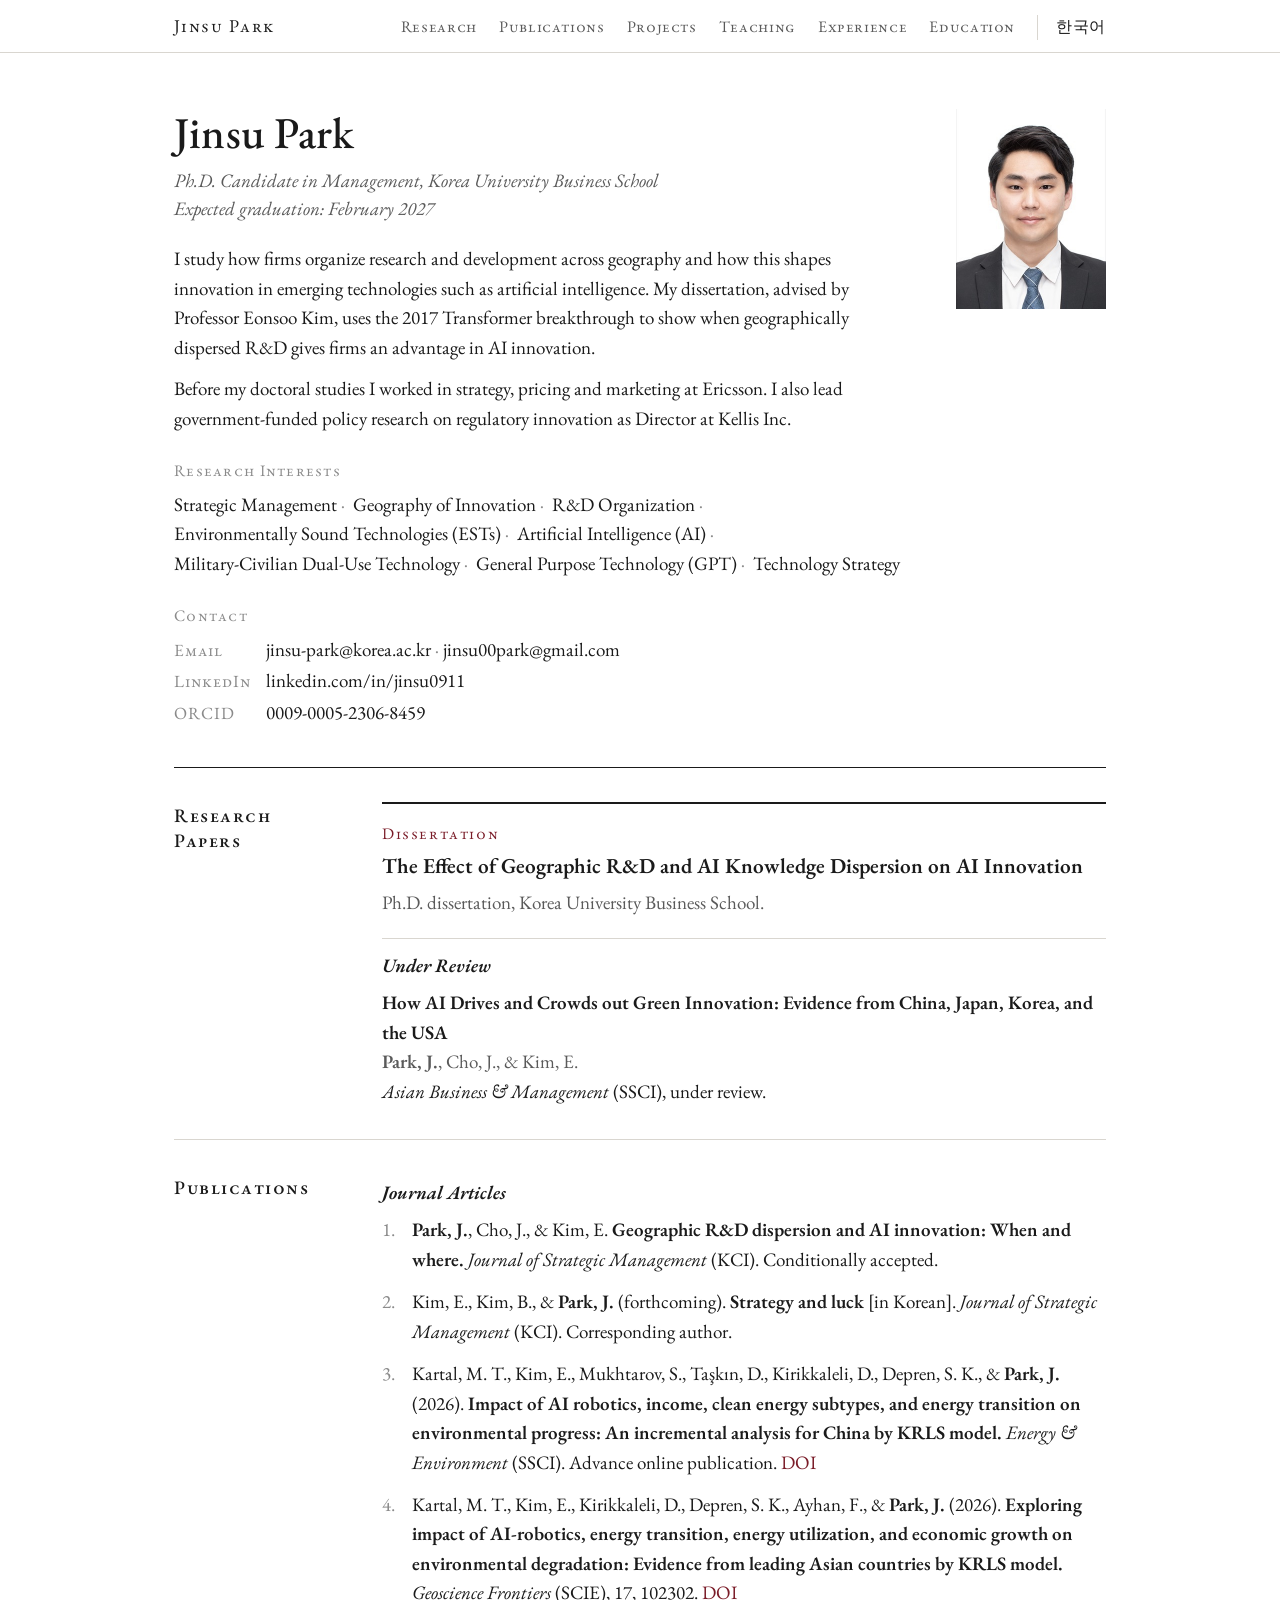
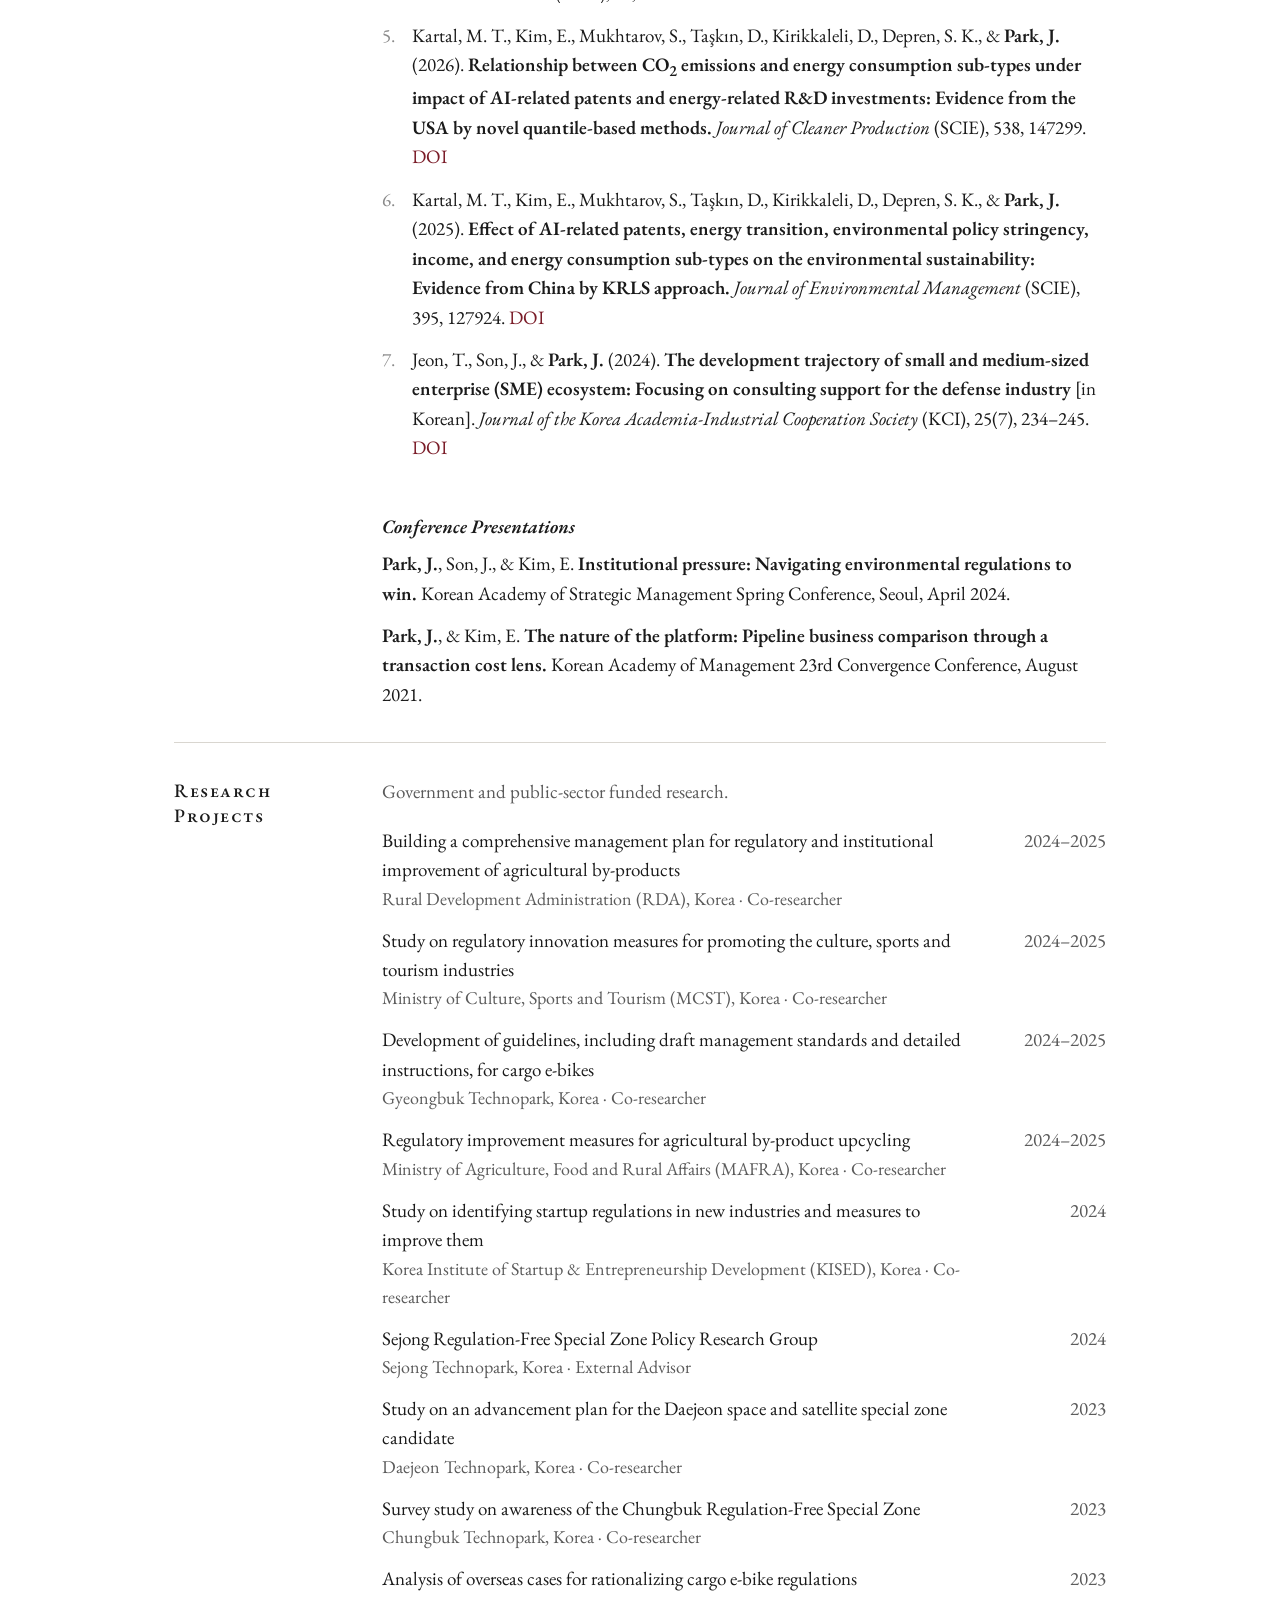
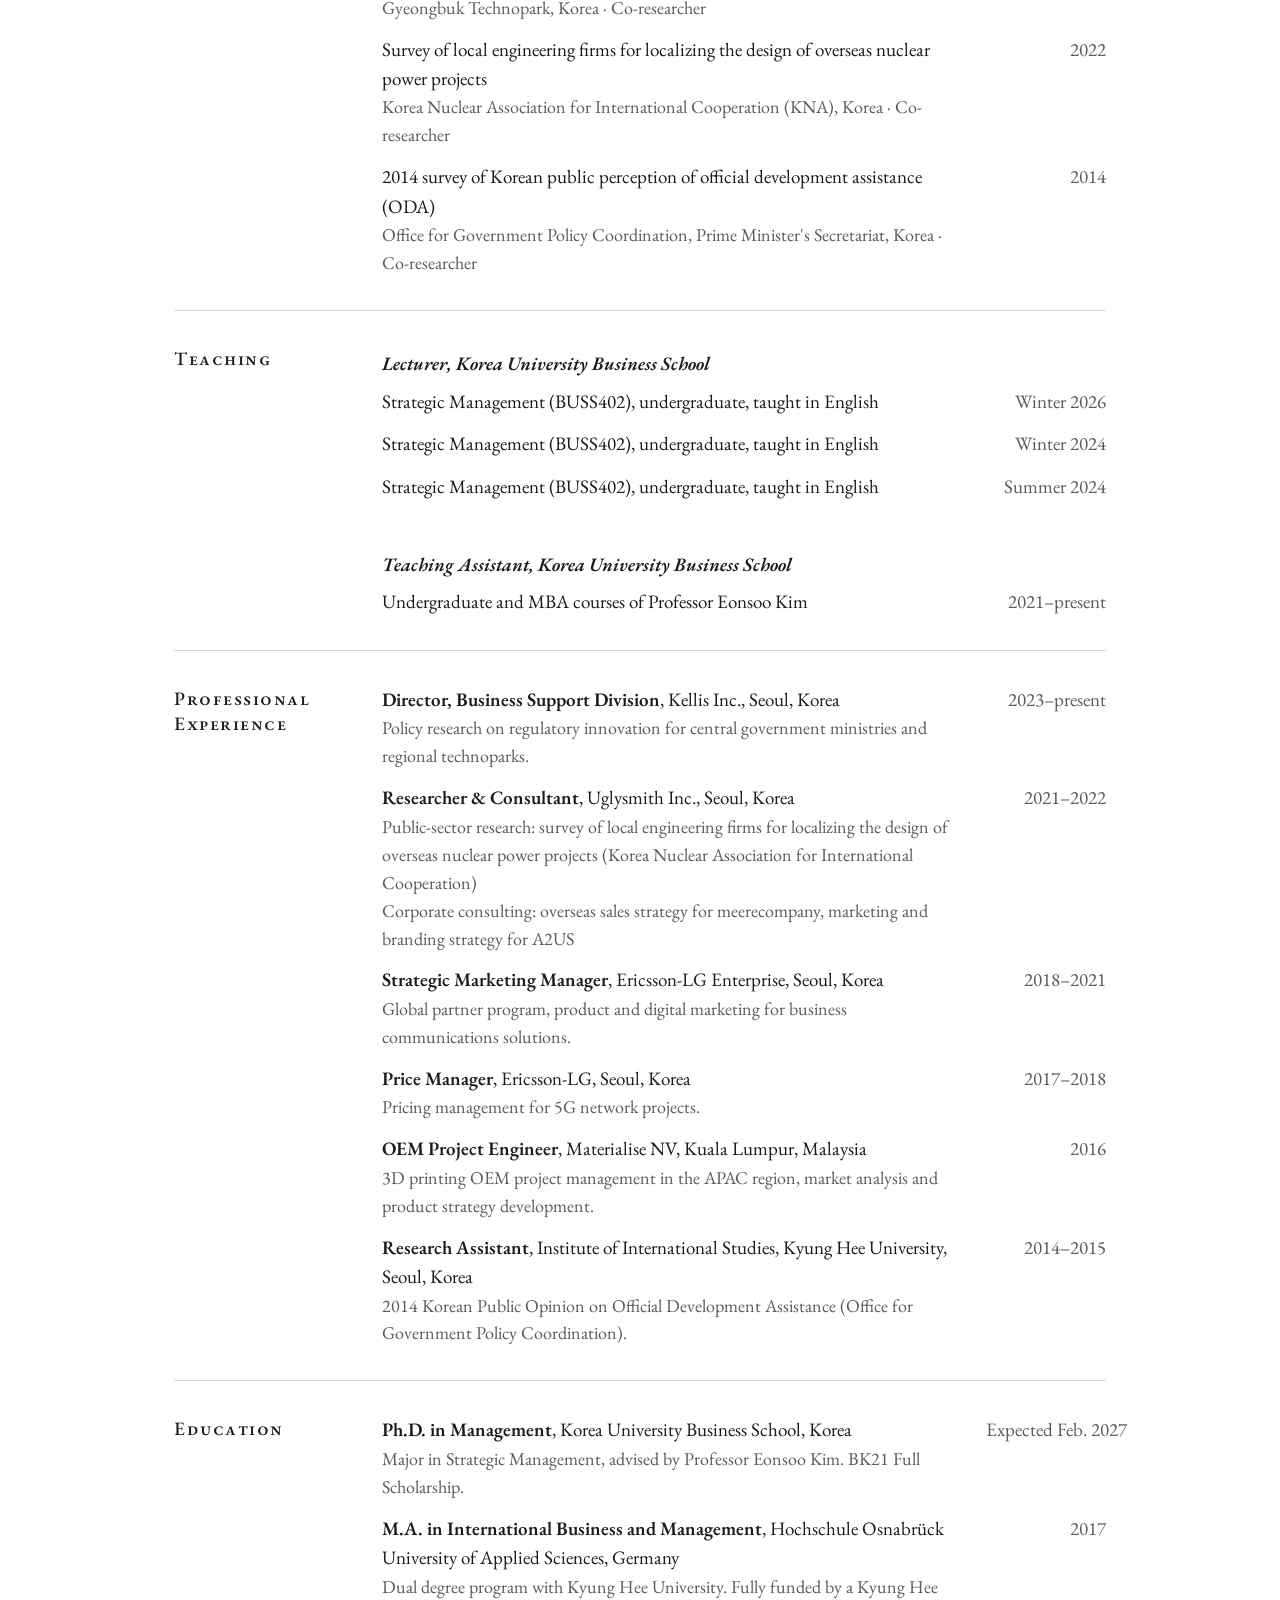
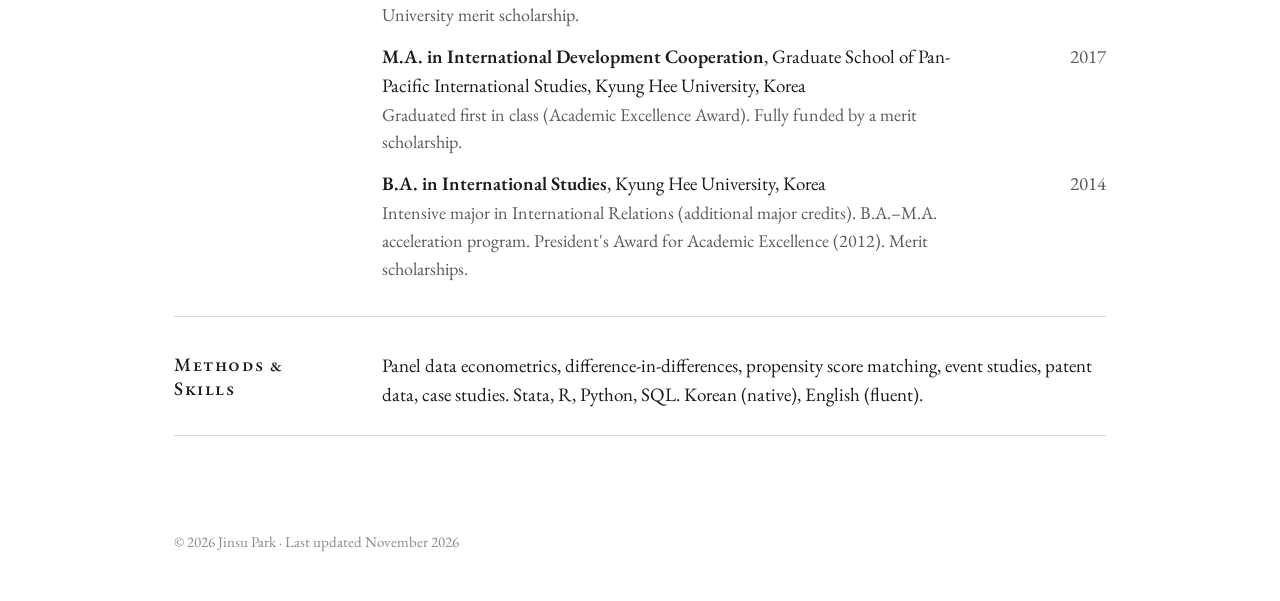
==== commit c00b8eef: "Update dissertation title to the revised final title Co-Authored-By: Claude Opus 5.5 <noreply@anthro" ====
--- a/index.html
+++ b/index.html
@@ -71,7 +71,7 @@
     <h2>Research Papers</h2>
     <div class="jmp">
       <span class="tag">Dissertation</span>
-      <h3>Following the Knowledge: The Effect of Geographic R&amp;D Dispersion When AI Technology Disperses</h3>
+      <h3>The Effect of Geographic R&amp;D and AI Knowledge Dispersion on AI Innovation</h3>
       <p class="meta">Ph.D. dissertation, Korea University Business School.</p>
     </div>
 
--- a/assets/style.css
+++ b/assets/style.css
@@ -143,11 +143,14 @@
 }
 
 @page { size: A4; margin: 13mm 15mm 13mm; }
+/* print spacing tuned so each language fills three A4 pages (2026-11-26) */
 @media print {
+  html[lang="en"] { --plh: 1.40; --psec: 5.5mm; --pitem: 6px; }
+  html[lang="ko"] { --plh: 1.80; --psec: 7.5mm; --pitem: 9px; }
   nav, details summary { display: none; }
   details > * { display: block; }
-  body { font-size: 10.2pt; line-height: 1.34; }
-  html[lang="ko"] body { font-size: 9.3pt; line-height: 1.62; }
+  body { font-size: 10.2pt; line-height: var(--plh, 1.34); }
+  html[lang="ko"] body { font-size: 9.3pt; line-height: var(--plh, 1.62); }
   a { color: var(--ink); }
   main { max-width: none; padding: 0; }
   .hero { grid-template-columns: 1fr 30mm; gap: 10mm; padding: 0 0 6mm; }
@@ -157,13 +160,13 @@
   .hero .role { font-size: 11pt; margin: 4px 0 10px; }
   html[lang="ko"] .hero .role { font-size: 9.5pt; }
   .hero .hero-label { margin: 10px 0 3px; }
-  section { grid-template-columns: 28mm 1fr; column-gap: 6mm; padding: 3.5mm 0 0.5mm; }
+  section { grid-template-columns: 28mm 1fr; column-gap: 6mm; padding: var(--psec, 3.5mm) 0 0.5mm; }
   section > *, section > h2 { grid-column: 2; }
   section > h2 { grid-column: 1; grid-row: 1 / span 60; margin-bottom: 0; }
   h2 { font-size: 11pt; }
   html[lang="ko"] h2 { font-size: 10pt; }
   h3 { margin: 7px 0 3px; }
-  ol.pubs li, ul.plain li { margin-bottom: 4px; break-inside: avoid; }
+  ol.pubs li, ul.plain li { margin-bottom: var(--pitem, 4px); break-inside: avoid; }
   ol.pubs, ul.plain { margin-bottom: 6px; }
   .hero p { margin-bottom: 6px; }
   .row { grid-template-columns: 1fr 29mm; gap: 3mm; }
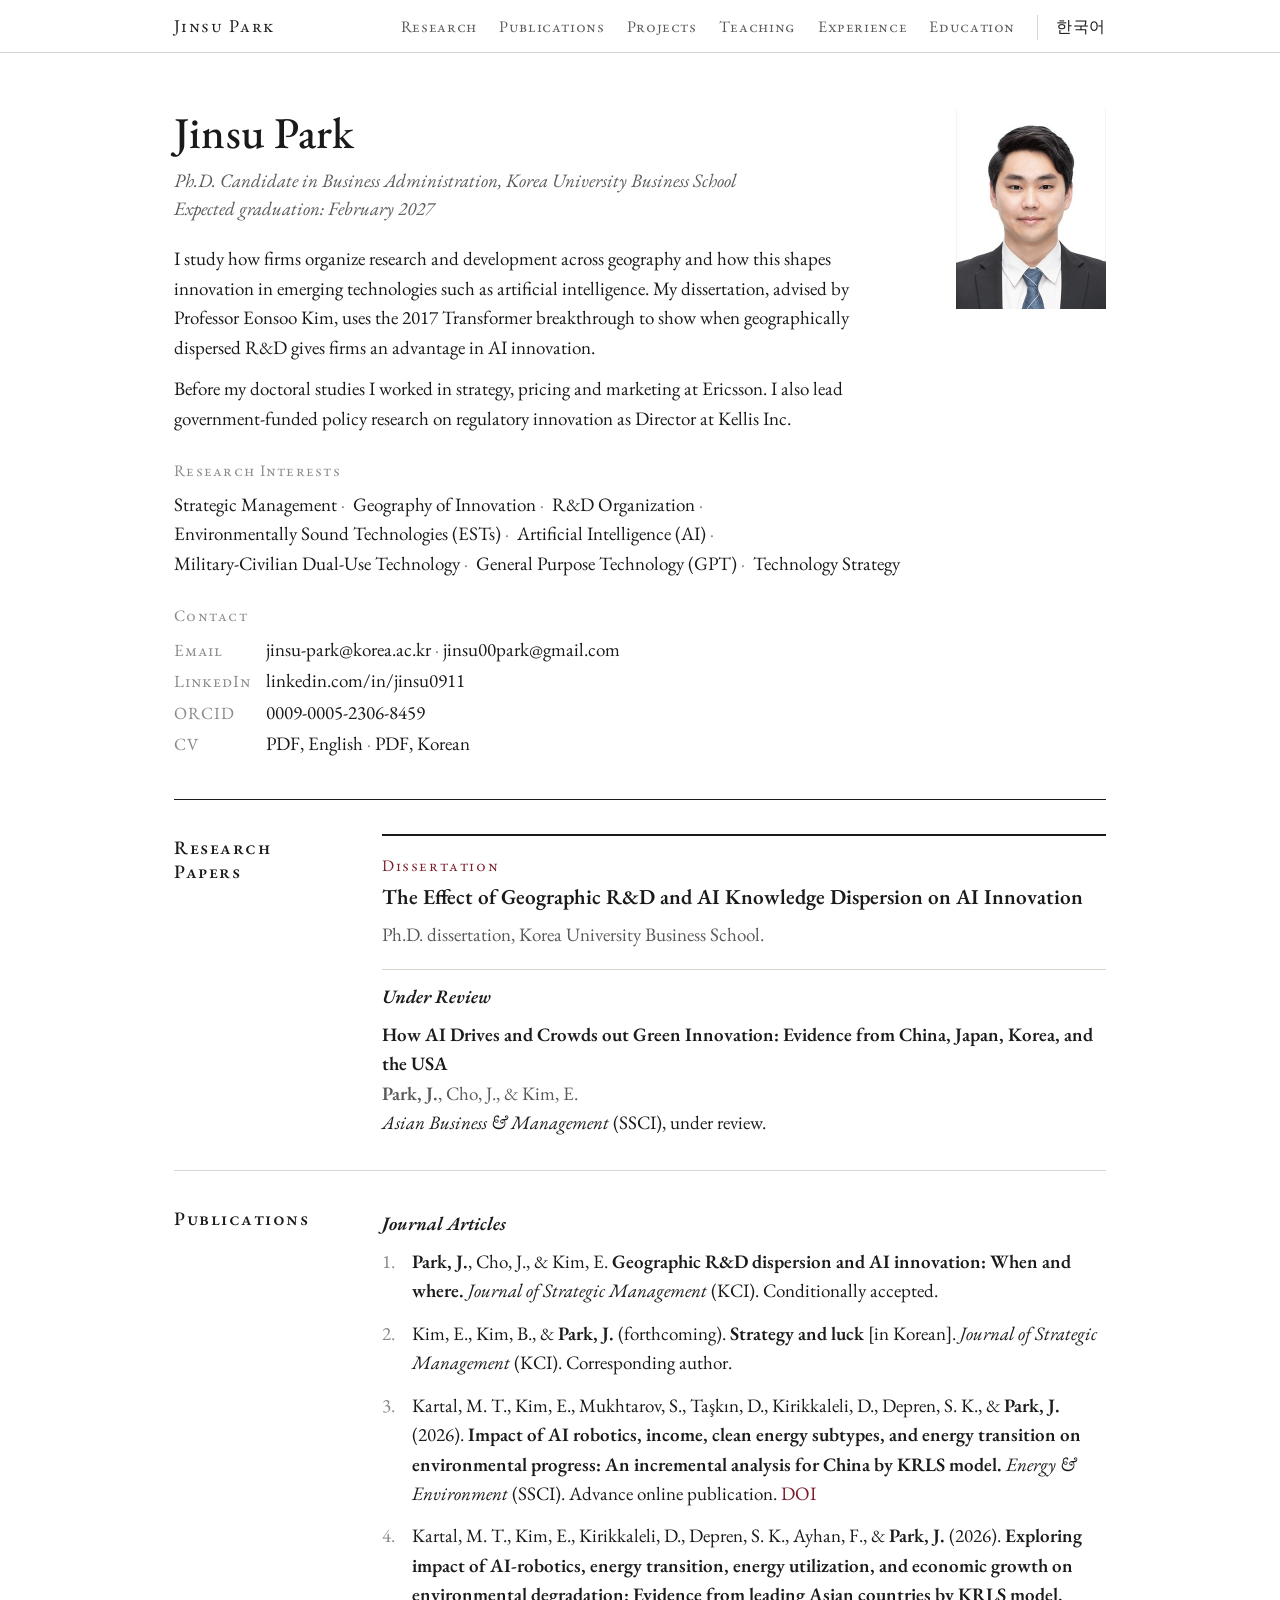
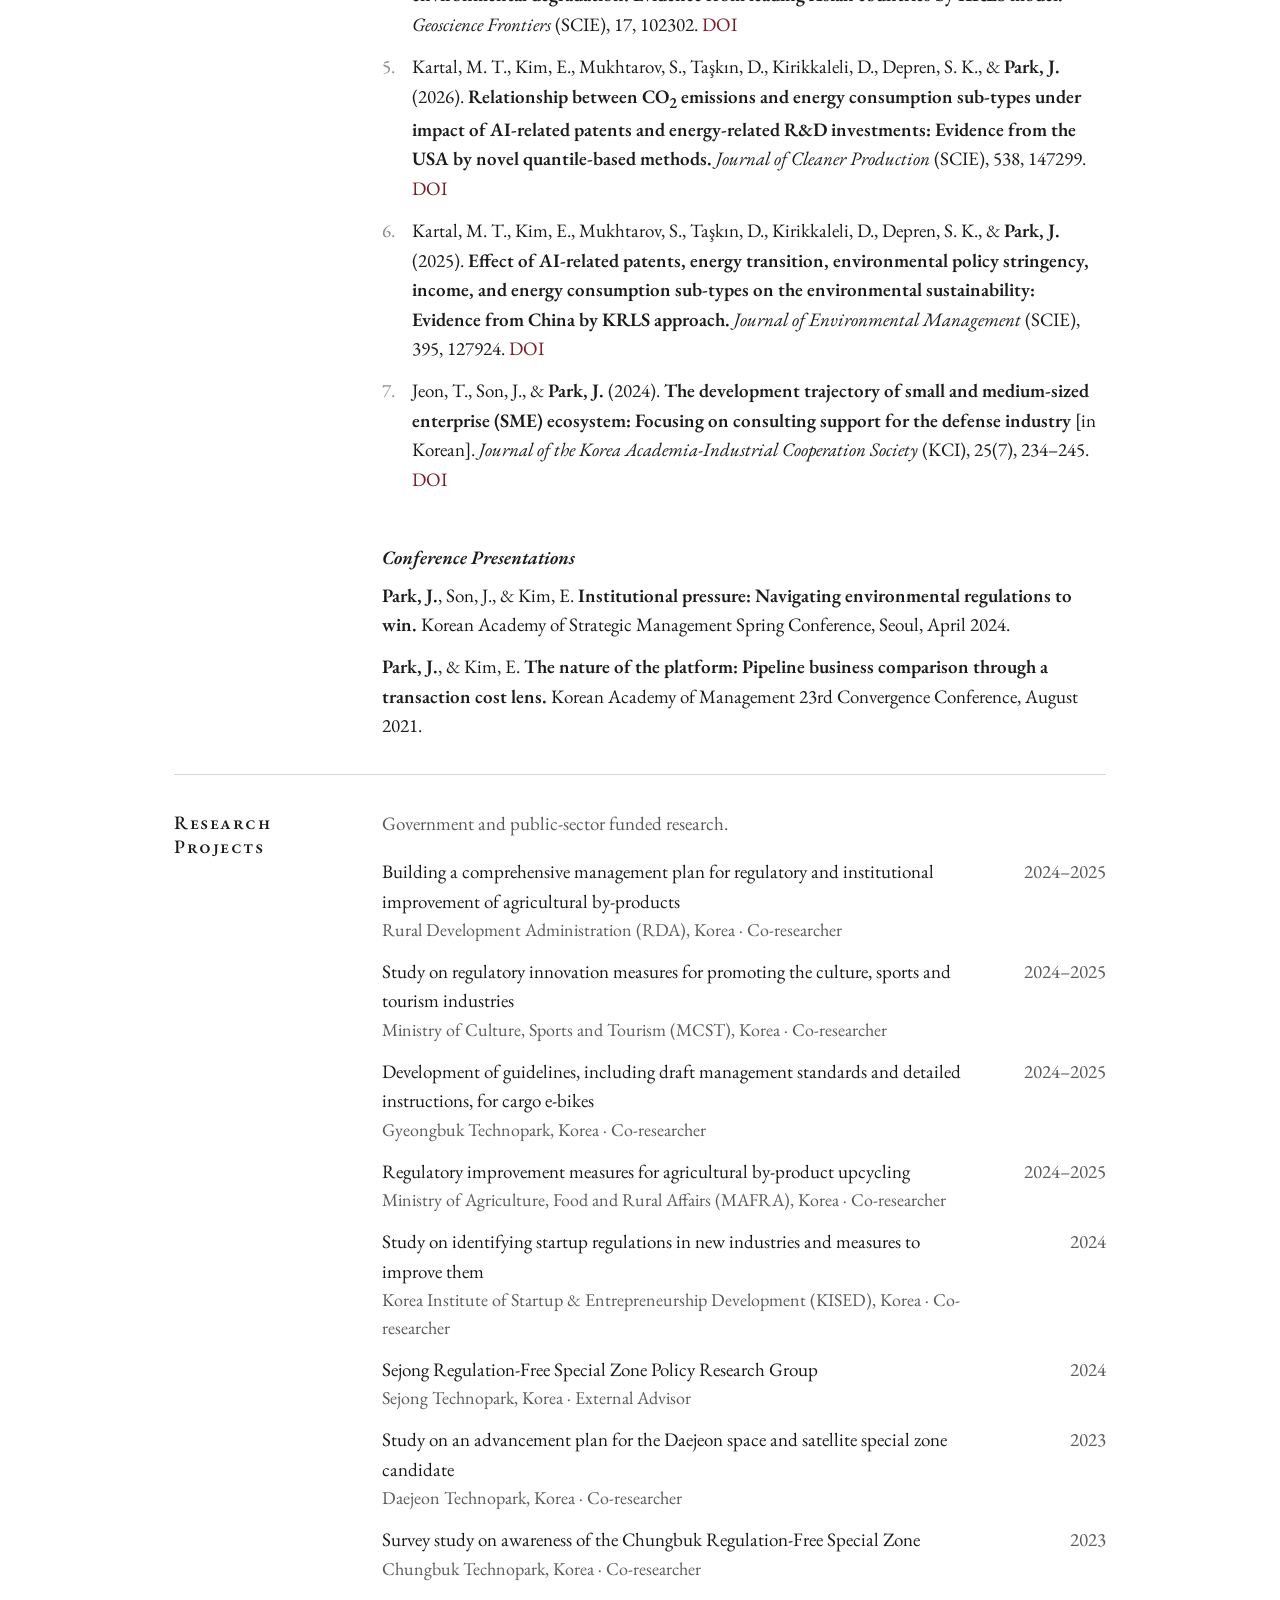
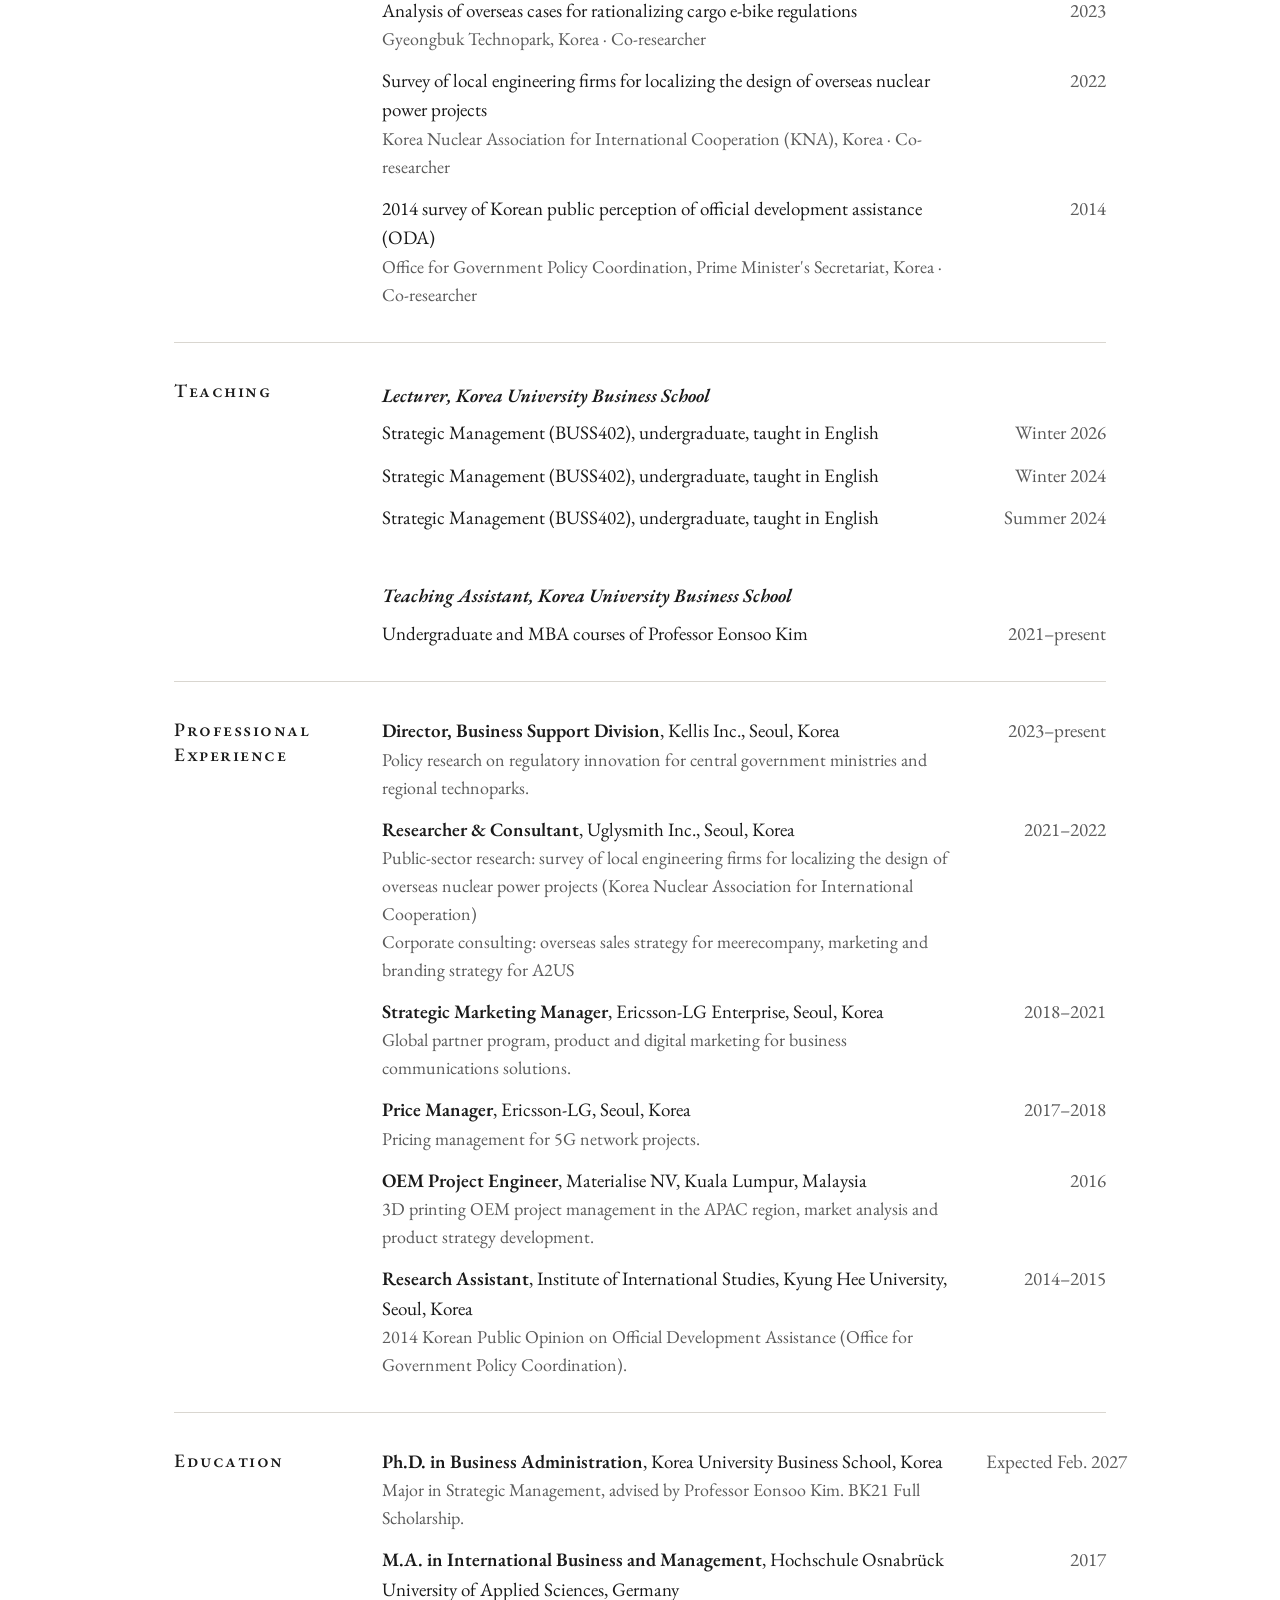
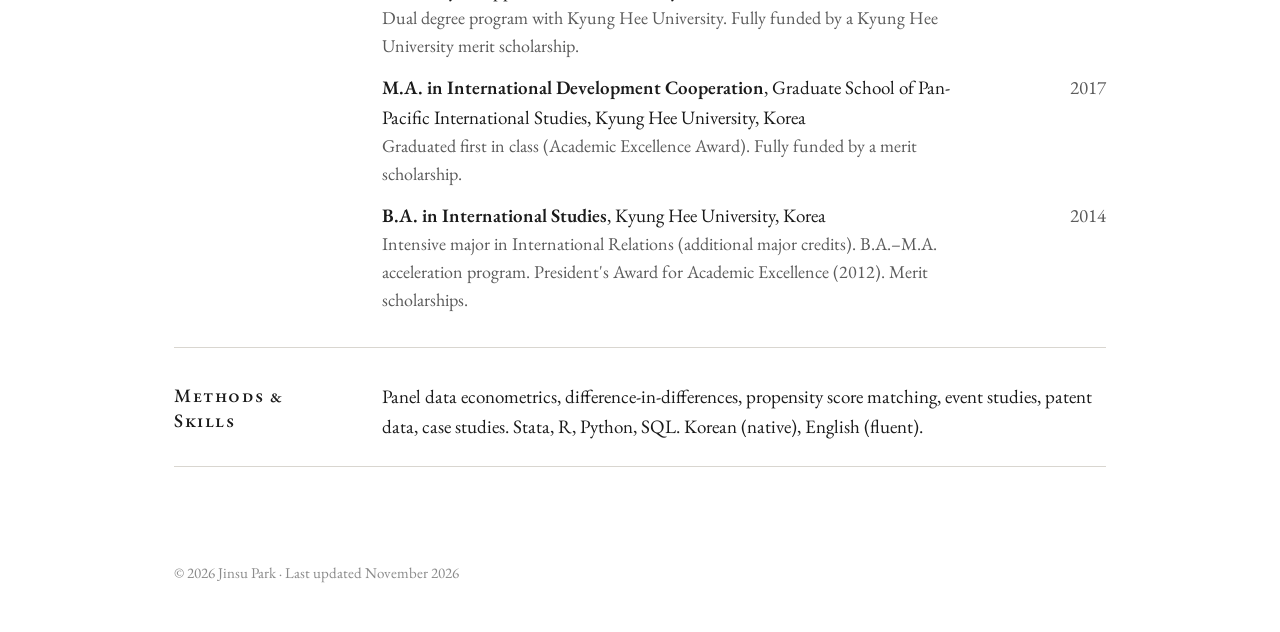
==== commit 0ab48a1a: "Publish CV PDFs, use Ph.D. in Business Administration Co-Authored-By: Claude Opus 5.5 <noreply@anthr" ====
--- a/index.html
+++ b/index.html
@@ -4,7 +4,7 @@
   <meta charset="utf-8">
   <meta name="viewport" content="width=device-width, initial-scale=1">
   <title>Jinsu Park</title>
-  <meta name="description" content="Jinsu Park, Ph.D. candidate in Management at Korea University Business School. Research on the geography of R&D, AI innovation, and technology strategy.">
+  <meta name="description" content="Jinsu Park, Ph.D. candidate in Business Administration at Korea University Business School. Research on the geography of R&D, AI innovation, and technology strategy.">
   <meta name="author" content="Jinsu Park">
   <link rel="preconnect" href="https://fonts.googleapis.com">
   <link rel="preconnect" href="https://fonts.gstatic.com" crossorigin>
@@ -32,7 +32,7 @@
     <img src="assets/photo.jpg" alt="Photo of Jinsu Park">
     <div>
       <h1>Jinsu Park</h1>
-      <p class="role">Ph.D. Candidate in Management, Korea University Business School<br>Expected graduation: February 2027</p>
+      <p class="role">Ph.D. Candidate in Business Administration, Korea University Business School<br>Expected graduation: February 2027</p>
       <p>
         I study how firms organize research and development across geography and how this shapes
         innovation in emerging technologies such as artificial intelligence. My dissertation, advised by
@@ -59,10 +59,8 @@
         <span class="pair"><span class="k">Email</span> <a href="mailto:jinsu-park@korea.ac.kr">jinsu-park@korea.ac.kr</a><span class="sep"> · </span><a href="mailto:jinsu00park@gmail.com">jinsu00park@gmail.com</a></span>
         <a href="https://www.linkedin.com/in/jinsu0911" target="_blank" rel="noopener"><span class="k">LinkedIn</span> linkedin.com/in/jinsu0911</a>
         <a href="https://orcid.org/0009-0005-2306-8459" target="_blank" rel="noopener"><span class="k">ORCID</span> 0009-0005-2306-8459</a>
-        <!-- TODO: add when available
-        <a href="assets/Jinsu_Park_CV.pdf">CV (PDF)</a>
-        <a href="https://scholar.google.com/citations?user=XXXX" target="_blank" rel="noopener">Google Scholar</a>
-        -->
+        <span class="pair cv-link"><span class="k">CV</span> <a href="cv/Jinsu_Park_CV_EN.pdf">PDF, English</a><span class="sep"> · </span><a href="cv/Jinsu_Park_CV_KO.pdf">PDF, Korean</a></span>
+        <!-- TODO: Google Scholar link when the profile exists -->
       </div>
     </div>
   </header>
@@ -183,7 +181,7 @@
   <section id="education">
     <h2>Education</h2>
     <ul class="plain">
-      <li class="row"><div><span class="title">Ph.D. in Management</span>, Korea University Business School, Korea
+      <li class="row"><div><span class="title">Ph.D. in Business Administration</span>, Korea University Business School, Korea
         <div class="meta">Major in Strategic Management, advised by Professor Eonsoo Kim. BK21 Full Scholarship.</div></div><div class="when">Expected Feb. 2027</div></li>
       <li class="row"><div><span class="title">M.A. in International Business and Management</span>, Hochschule Osnabrück University of Applied Sciences, Germany
         <div class="meta">Dual degree program with Kyung Hee University. Fully funded by a Kyung Hee University merit scholarship.</div></div><div class="when">2017</div></li>
--- a/assets/style.css
+++ b/assets/style.css
@@ -147,7 +147,7 @@
 @media print {
   html[lang="en"] { --plh: 1.40; --psec: 5.5mm; --pitem: 6px; }
   html[lang="ko"] { --plh: 1.80; --psec: 7.5mm; --pitem: 9px; }
-  nav, details summary { display: none; }
+  nav, details summary, .cv-link { display: none; }
   details > * { display: block; }
   body { font-size: 10.2pt; line-height: var(--plh, 1.34); }
   html[lang="ko"] body { font-size: 9.3pt; line-height: var(--plh, 1.62); }
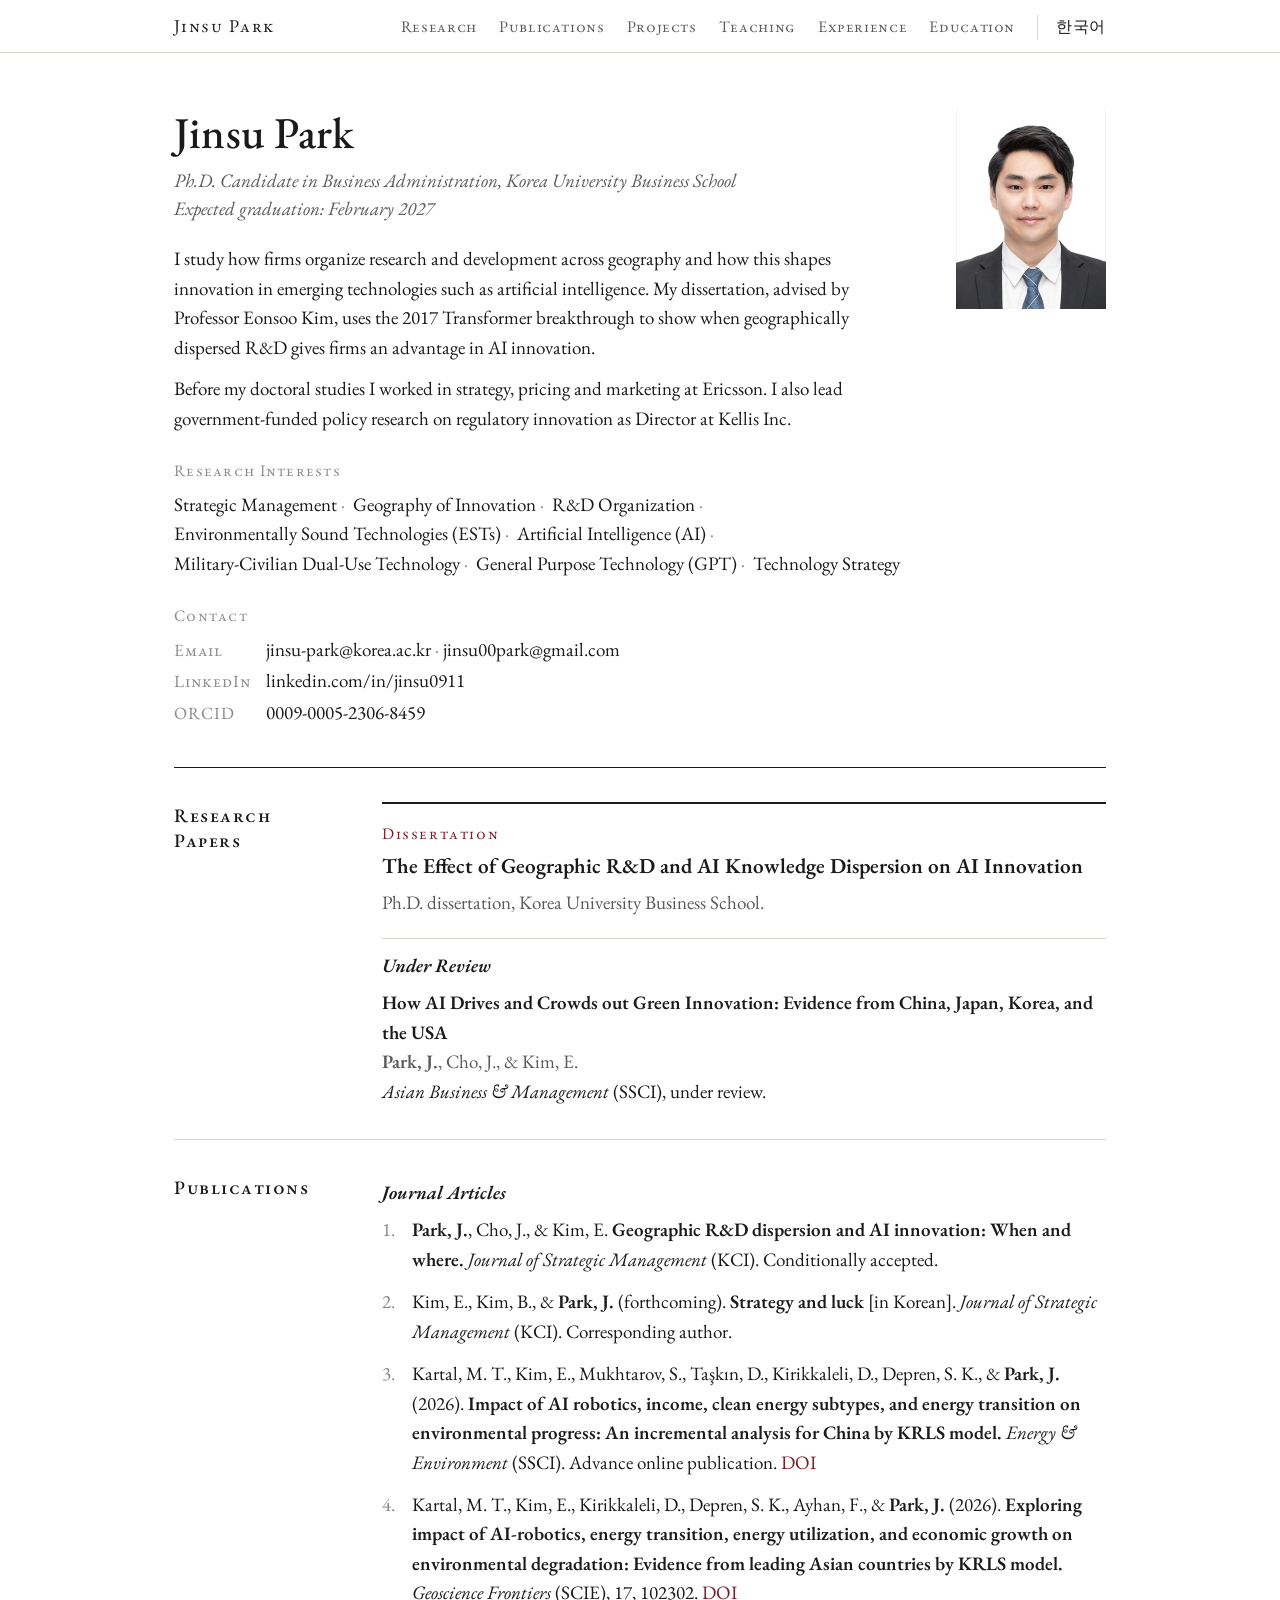
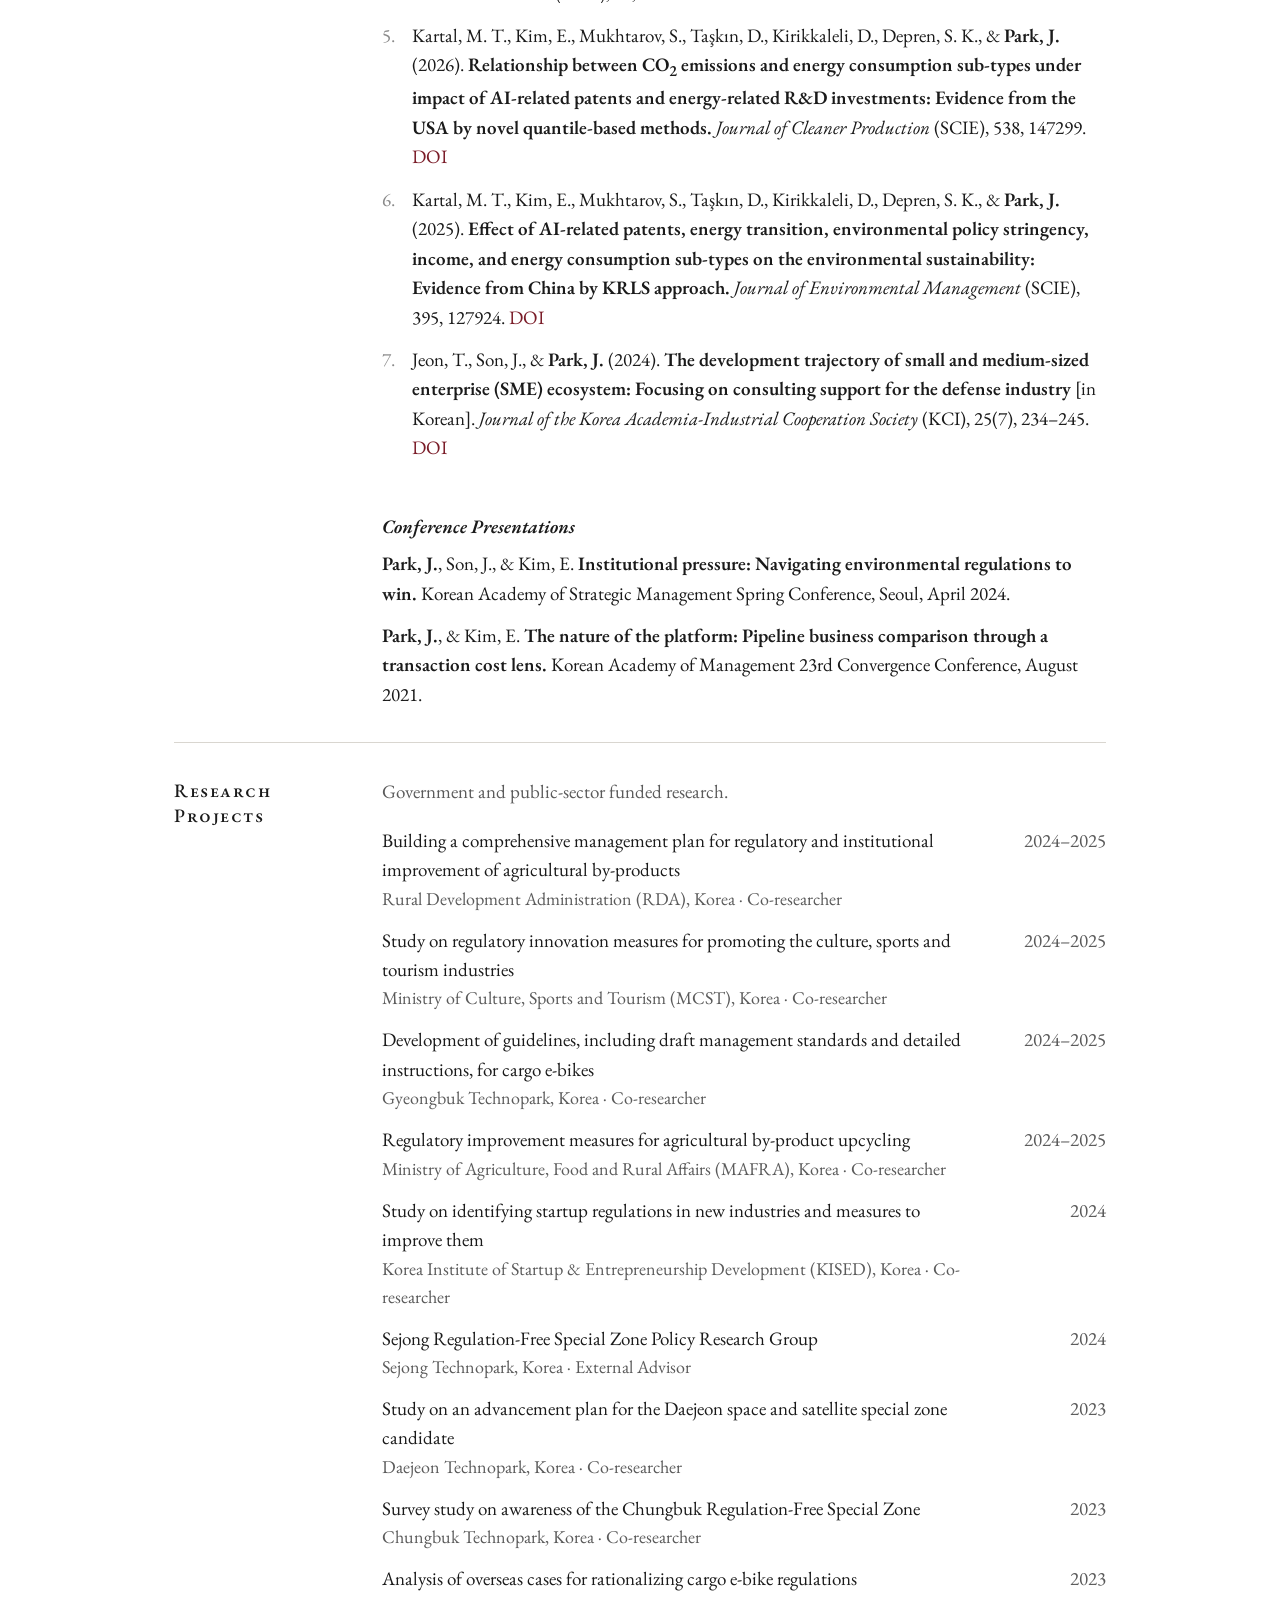
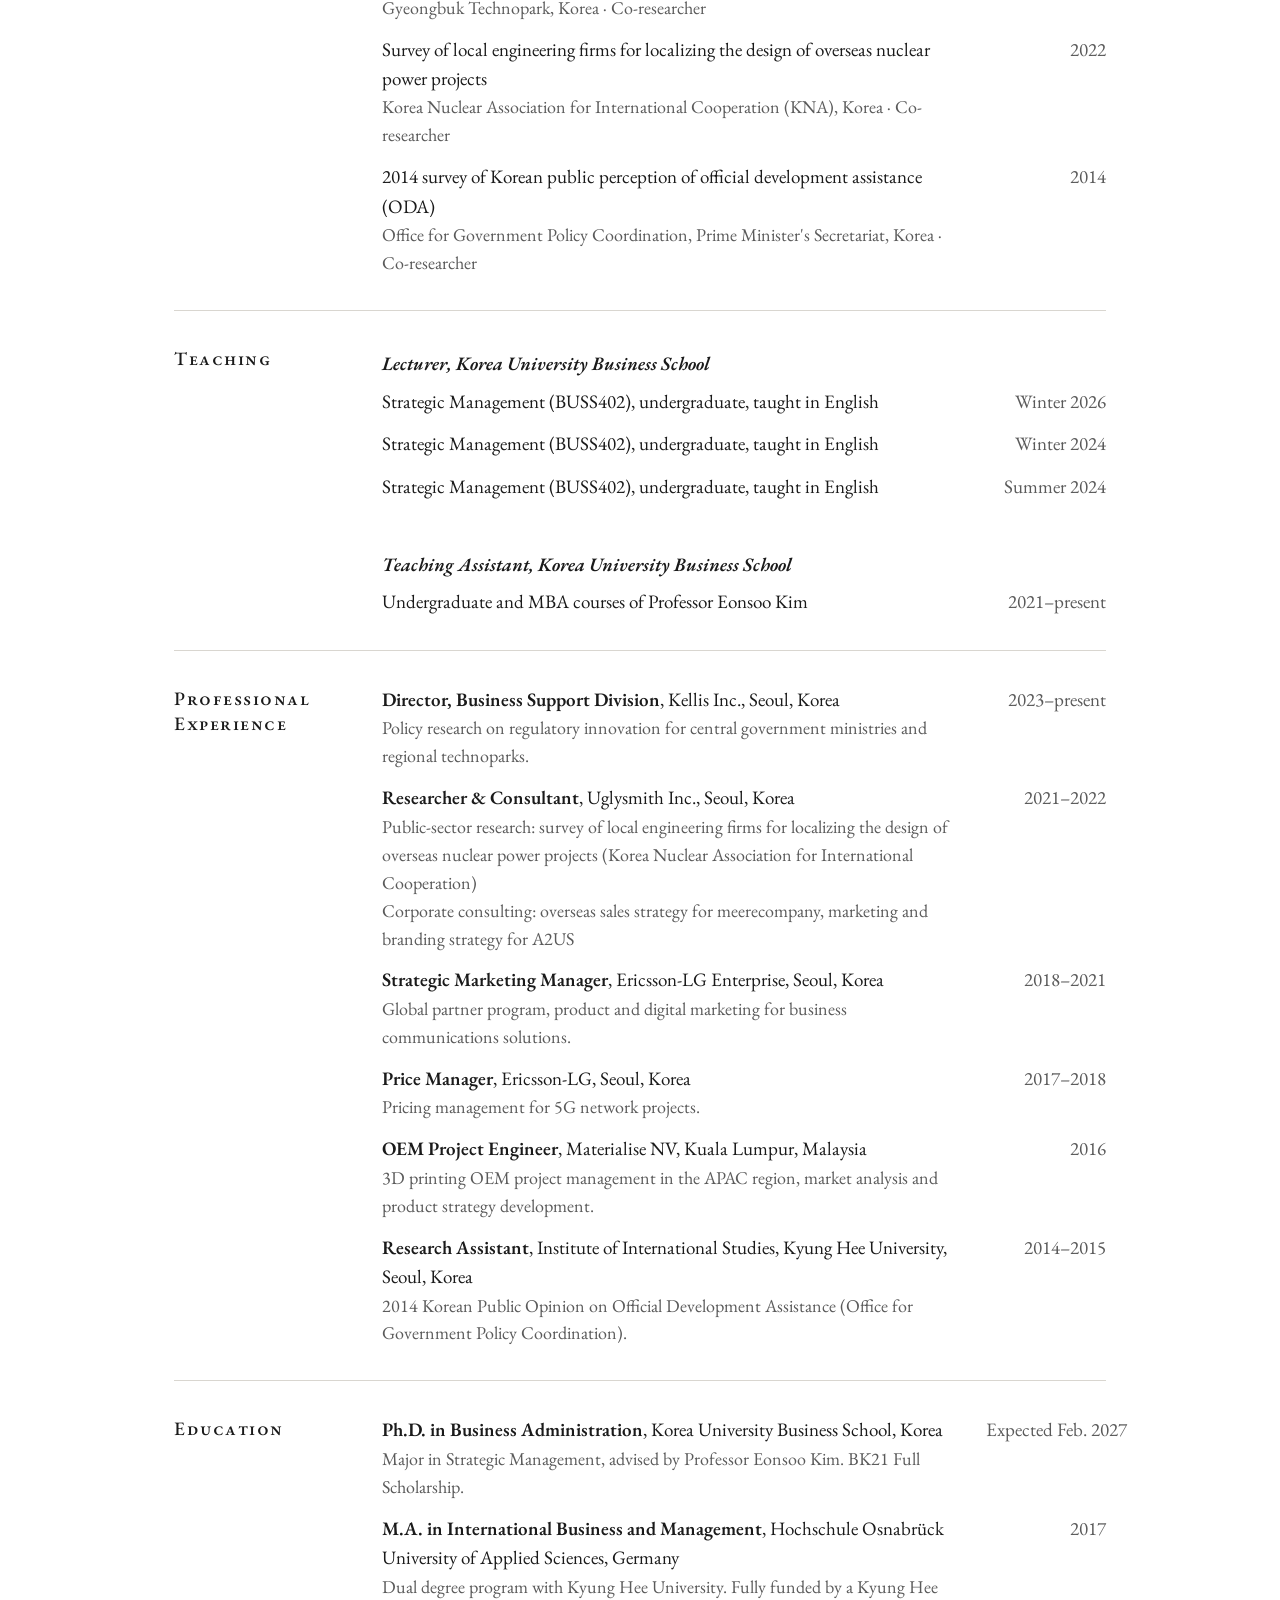
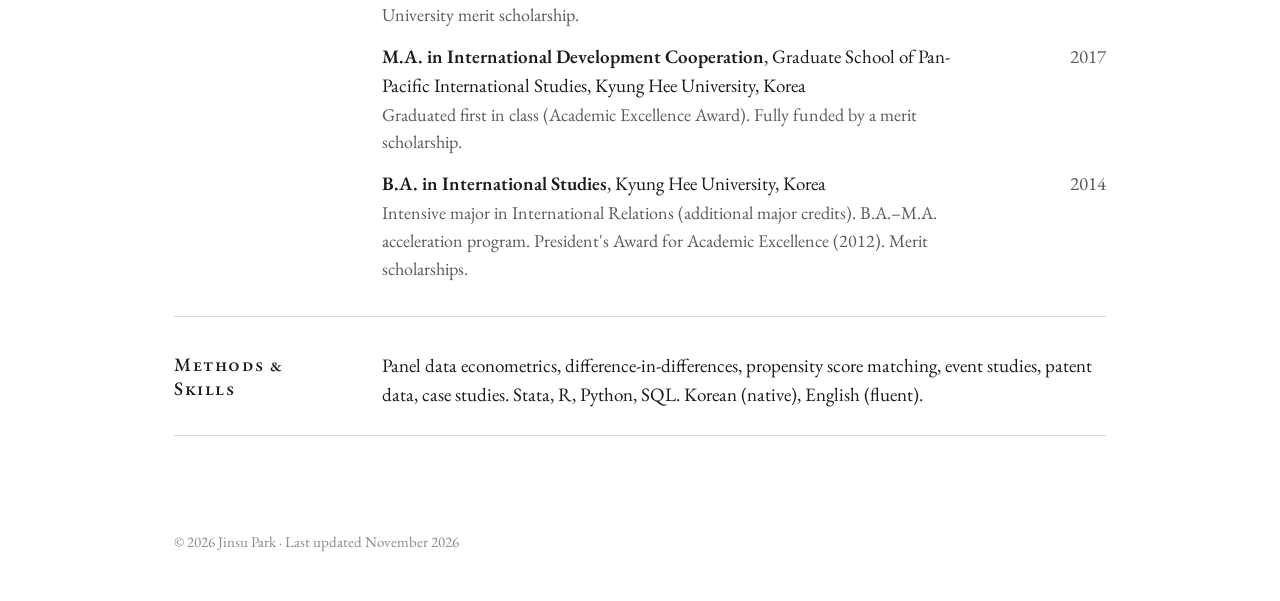
==== commit fe85e2eb: "Remove CV link lines Co-Authored-By: Claude Opus 5.5 <noreply@anthropic.com>" ====
--- a/index.html
+++ b/index.html
@@ -59,7 +59,6 @@
         <span class="pair"><span class="k">Email</span> <a href="mailto:jinsu-park@korea.ac.kr">jinsu-park@korea.ac.kr</a><span class="sep"> · </span><a href="mailto:jinsu00park@gmail.com">jinsu00park@gmail.com</a></span>
         <a href="https://www.linkedin.com/in/jinsu0911" target="_blank" rel="noopener"><span class="k">LinkedIn</span> linkedin.com/in/jinsu0911</a>
         <a href="https://orcid.org/0009-0005-2306-8459" target="_blank" rel="noopener"><span class="k">ORCID</span> 0009-0005-2306-8459</a>
-        <span class="pair cv-link"><span class="k">CV</span> <a href="cv/Jinsu_Park_CV_EN.pdf">PDF, English</a><span class="sep"> · </span><a href="cv/Jinsu_Park_CV_KO.pdf">PDF, Korean</a></span>
         <!-- TODO: Google Scholar link when the profile exists -->
       </div>
     </div>
--- a/assets/style.css
+++ b/assets/style.css
@@ -147,7 +147,7 @@
 @media print {
   html[lang="en"] { --plh: 1.40; --psec: 5.5mm; --pitem: 6px; }
   html[lang="ko"] { --plh: 1.80; --psec: 7.5mm; --pitem: 9px; }
-  nav, details summary, .cv-link { display: none; }
+  nav, details summary { display: none; }
   details > * { display: block; }
   body { font-size: 10.2pt; line-height: var(--plh, 1.34); }
   html[lang="ko"] body { font-size: 9.3pt; line-height: var(--plh, 1.62); }
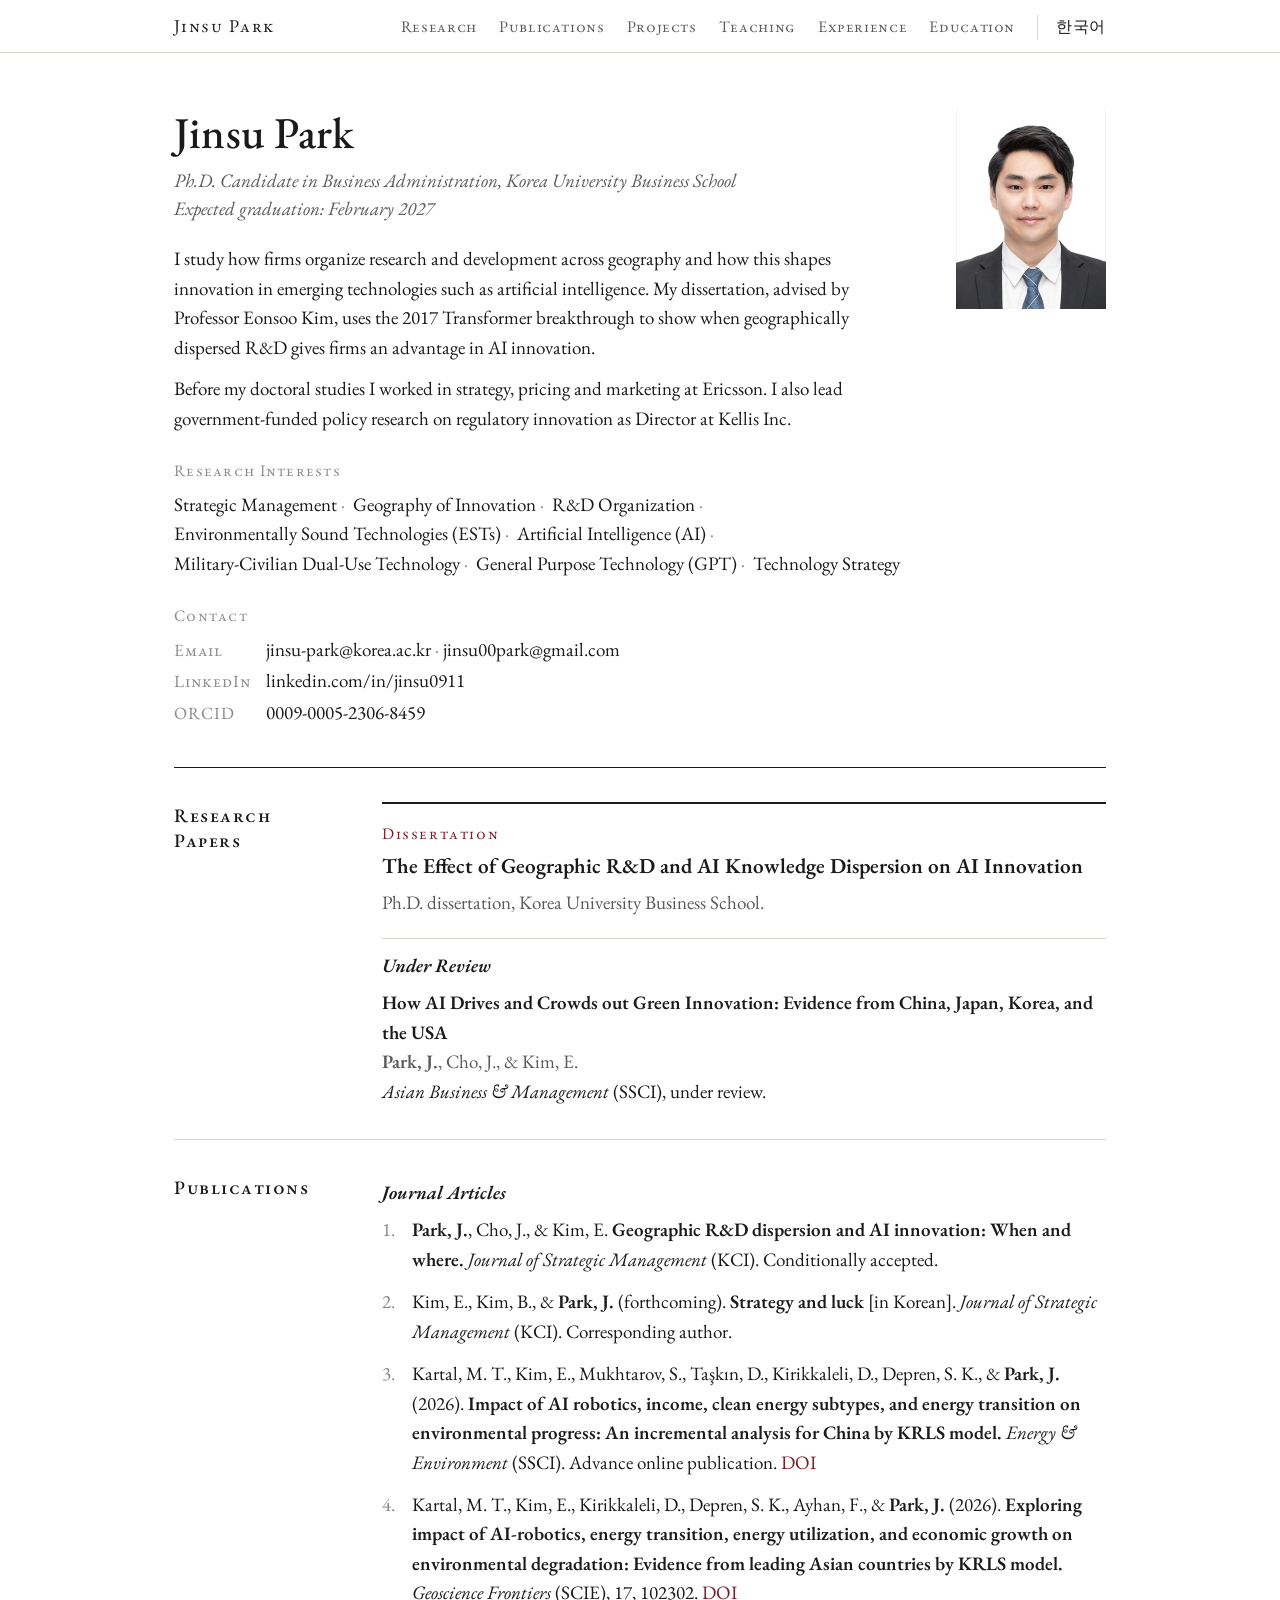
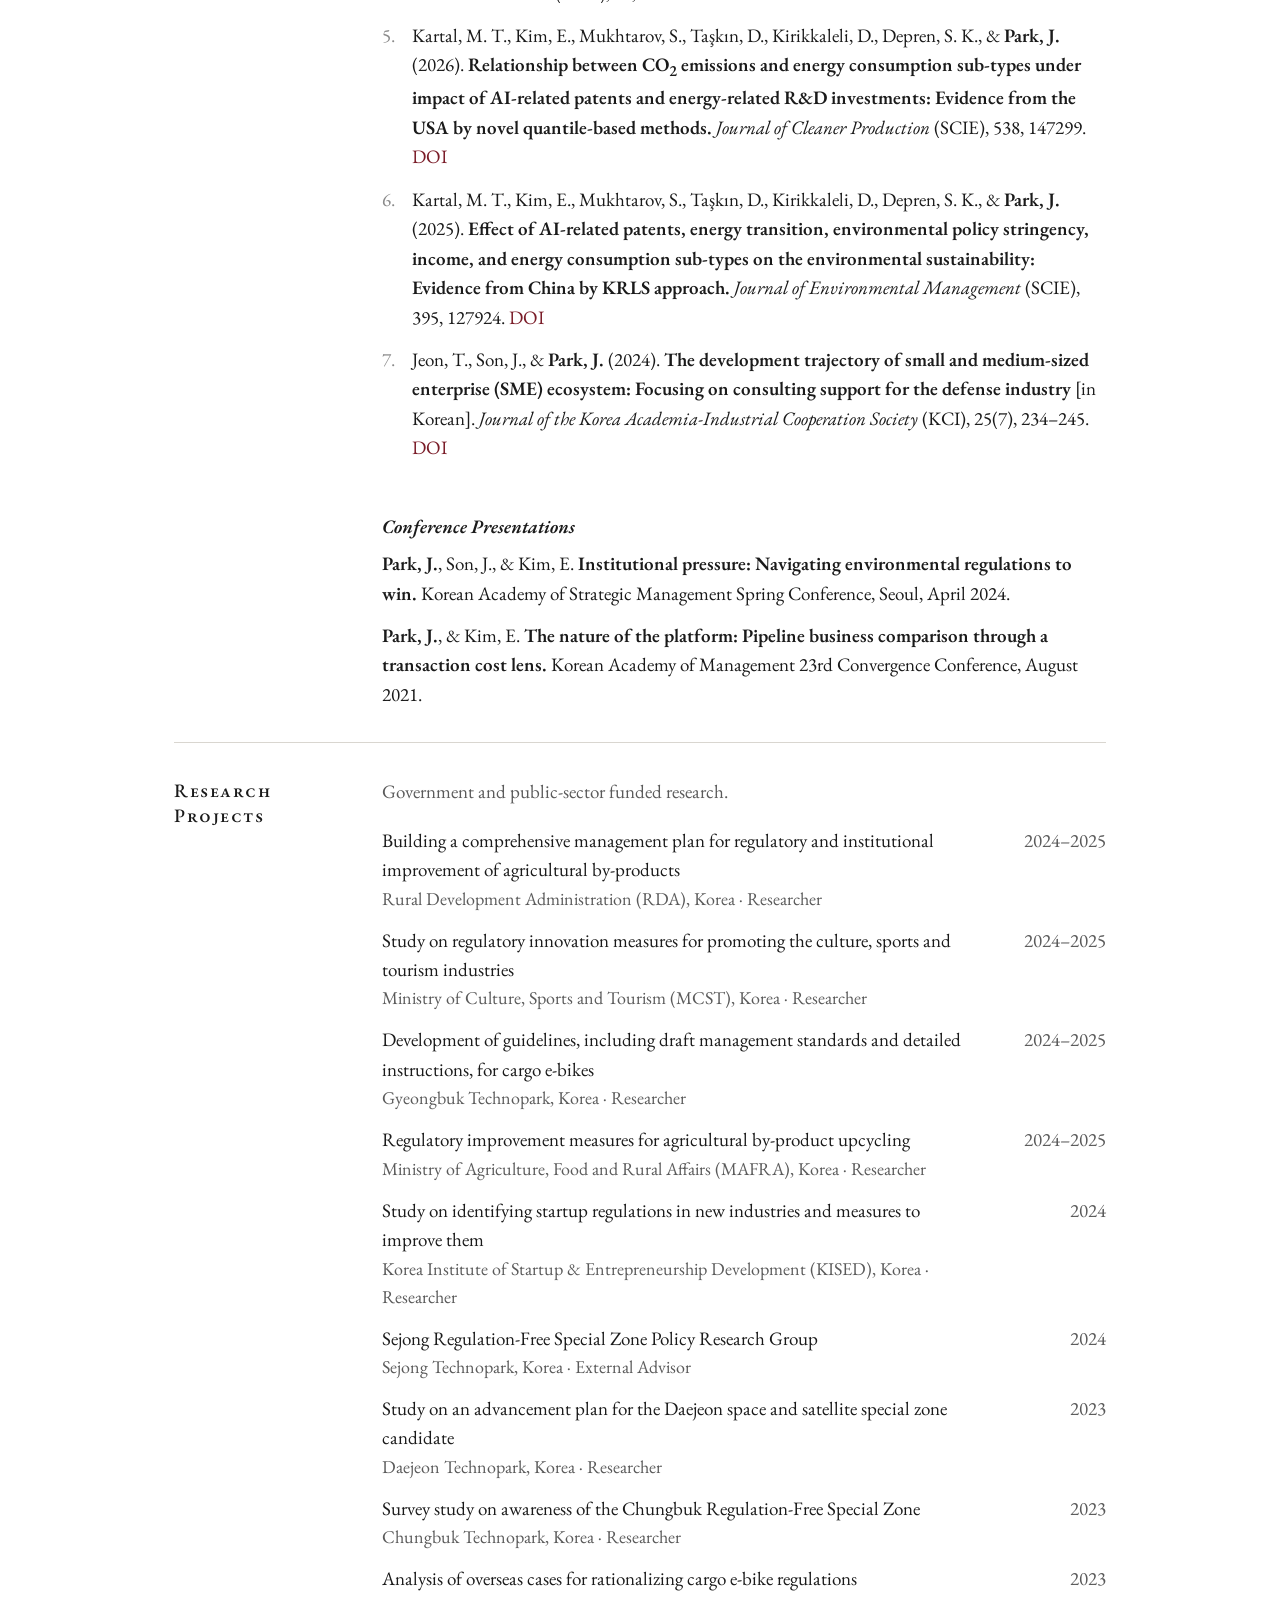
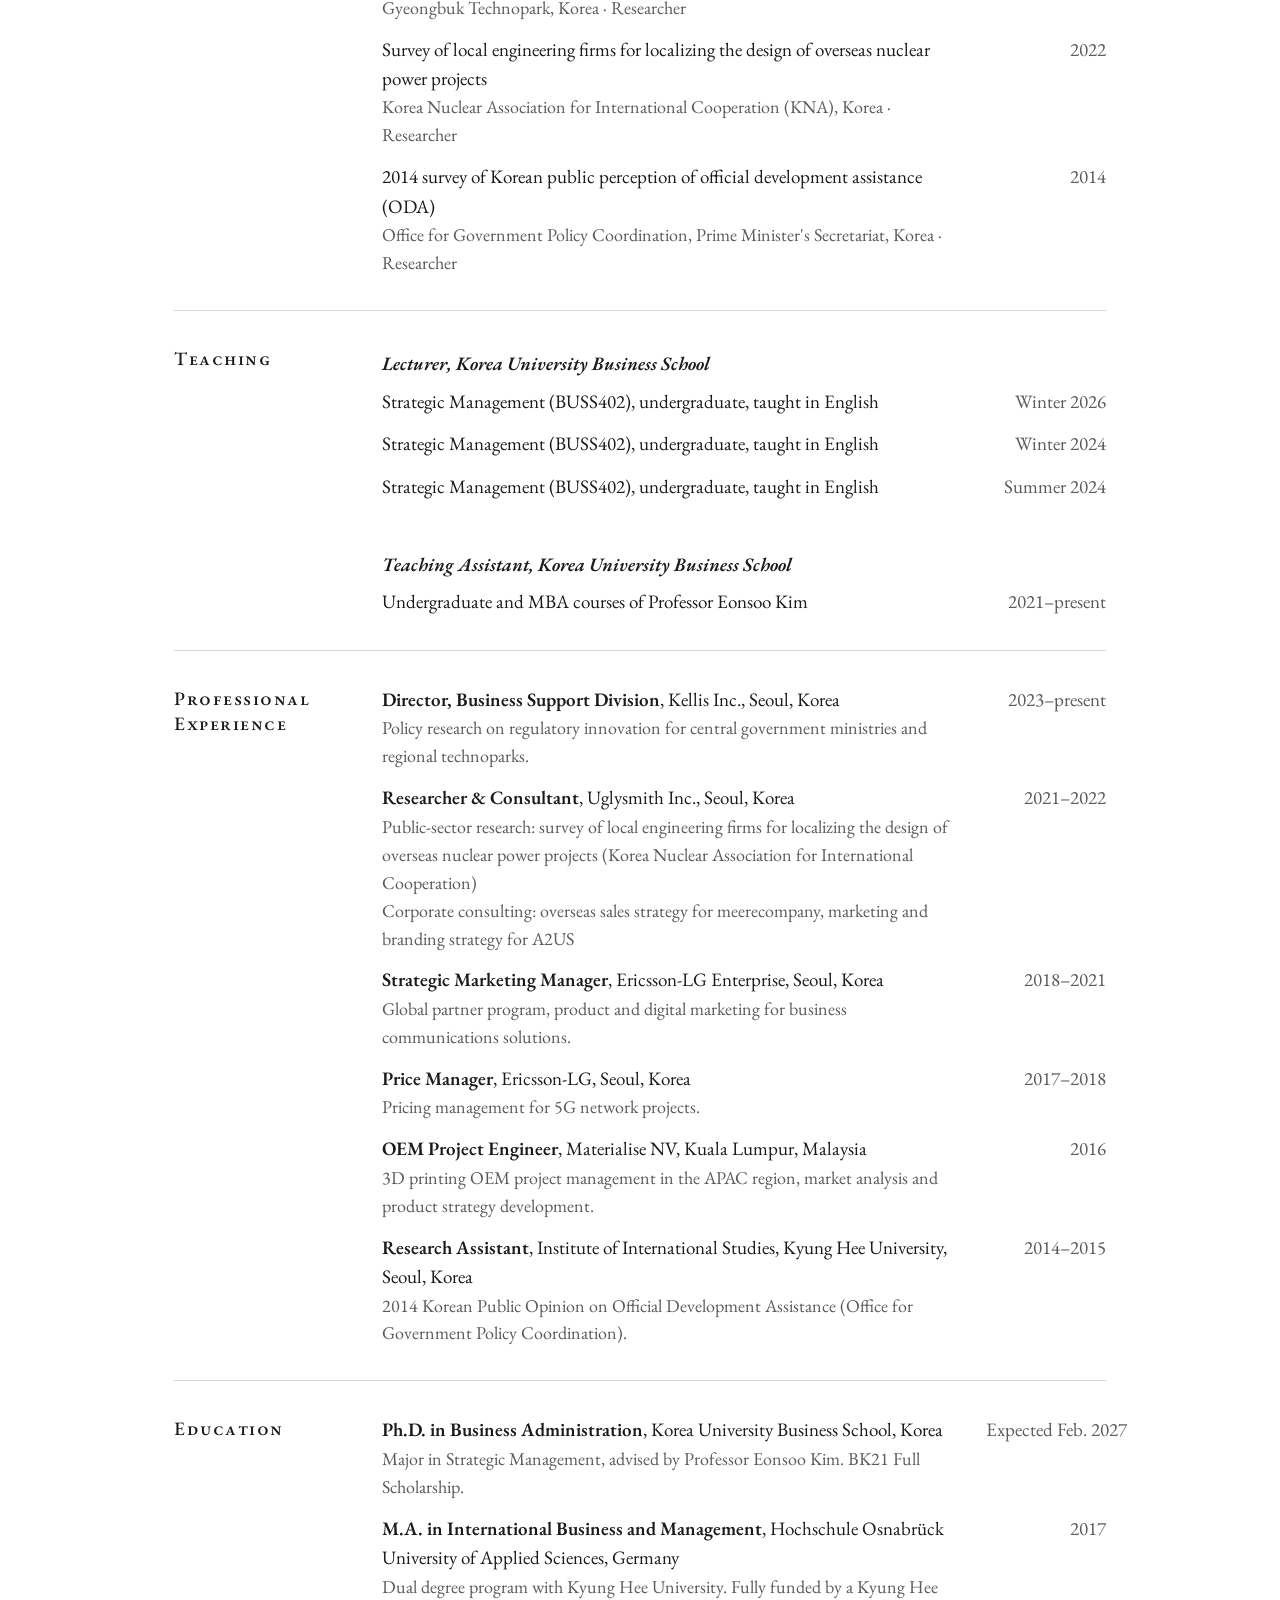
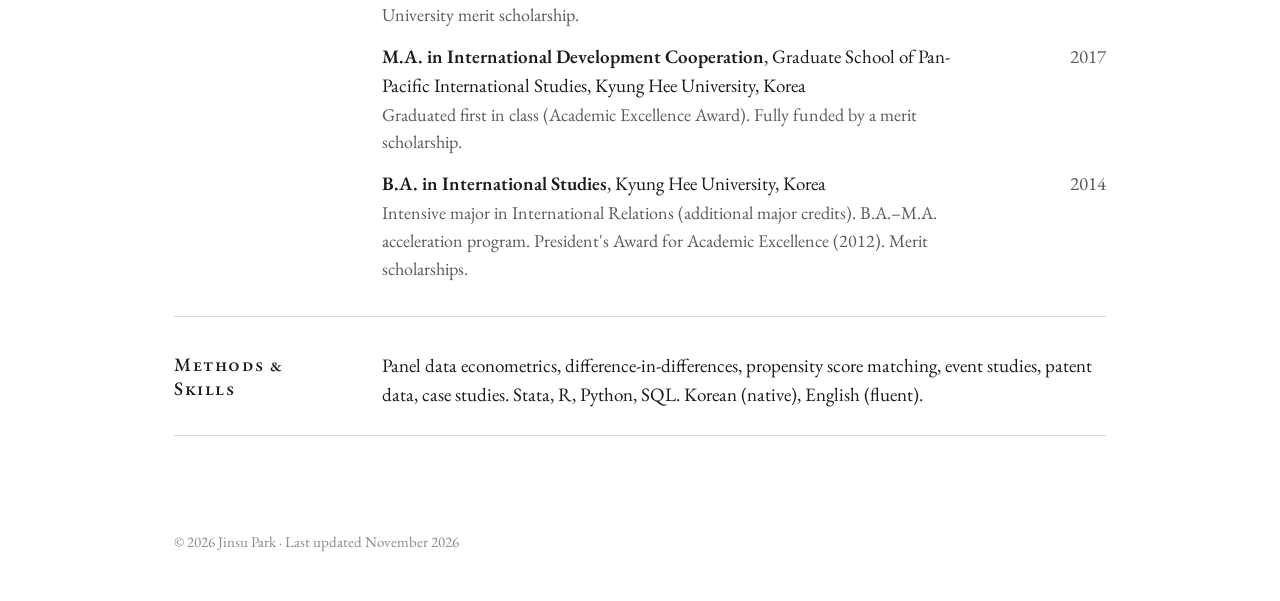
==== commit d3af48a1: "Project role: Researcher (연구원) instead of Co-researcher Co-Authored-By: Claude Opus 5.5 <noreply@ant" ====
--- a/index.html
+++ b/index.html
@@ -128,17 +128,17 @@
     <h2>Research Projects</h2>
     <p class="meta">Government and public-sector funded research.</p>
     <ul class="plain">
-      <li class="row"><div>Building a comprehensive management plan for regulatory and institutional improvement of agricultural by-products<div class="meta">Rural Development Administration (RDA), Korea · Co-researcher</div></div><div class="when">2024–2025</div></li>
-      <li class="row"><div>Study on regulatory innovation measures for promoting the culture, sports and tourism industries<div class="meta">Ministry of Culture, Sports and Tourism (MCST), Korea · Co-researcher</div></div><div class="when">2024–2025</div></li>
-      <li class="row"><div>Development of guidelines, including draft management standards and detailed instructions, for cargo e-bikes<div class="meta">Gyeongbuk Technopark, Korea · Co-researcher</div></div><div class="when">2024–2025</div></li>
-      <li class="row"><div>Regulatory improvement measures for agricultural by-product upcycling<div class="meta">Ministry of Agriculture, Food and Rural Affairs (MAFRA), Korea · Co-researcher</div></div><div class="when">2024–2025</div></li>
-      <li class="row"><div>Study on identifying startup regulations in new industries and measures to improve them<div class="meta">Korea Institute of Startup &amp; Entrepreneurship Development (KISED), Korea · Co-researcher</div></div><div class="when">2024</div></li>
+      <li class="row"><div>Building a comprehensive management plan for regulatory and institutional improvement of agricultural by-products<div class="meta">Rural Development Administration (RDA), Korea · Researcher</div></div><div class="when">2024–2025</div></li>
+      <li class="row"><div>Study on regulatory innovation measures for promoting the culture, sports and tourism industries<div class="meta">Ministry of Culture, Sports and Tourism (MCST), Korea · Researcher</div></div><div class="when">2024–2025</div></li>
+      <li class="row"><div>Development of guidelines, including draft management standards and detailed instructions, for cargo e-bikes<div class="meta">Gyeongbuk Technopark, Korea · Researcher</div></div><div class="when">2024–2025</div></li>
+      <li class="row"><div>Regulatory improvement measures for agricultural by-product upcycling<div class="meta">Ministry of Agriculture, Food and Rural Affairs (MAFRA), Korea · Researcher</div></div><div class="when">2024–2025</div></li>
+      <li class="row"><div>Study on identifying startup regulations in new industries and measures to improve them<div class="meta">Korea Institute of Startup &amp; Entrepreneurship Development (KISED), Korea · Researcher</div></div><div class="when">2024</div></li>
       <li class="row"><div>Sejong Regulation-Free Special Zone Policy Research Group<div class="meta">Sejong Technopark, Korea · External Advisor</div></div><div class="when">2024</div></li>
-      <li class="row"><div>Study on an advancement plan for the Daejeon space and satellite special zone candidate<div class="meta">Daejeon Technopark, Korea · Co-researcher</div></div><div class="when">2023</div></li>
-      <li class="row"><div>Survey study on awareness of the Chungbuk Regulation-Free Special Zone<div class="meta">Chungbuk Technopark, Korea · Co-researcher</div></div><div class="when">2023</div></li>
-      <li class="row"><div>Analysis of overseas cases for rationalizing cargo e-bike regulations<div class="meta">Gyeongbuk Technopark, Korea · Co-researcher</div></div><div class="when">2023</div></li>
-      <li class="row"><div>Survey of local engineering firms for localizing the design of overseas nuclear power projects<div class="meta">Korea Nuclear Association for International Cooperation (KNA), Korea · Co-researcher</div></div><div class="when">2022</div></li>
-      <li class="row"><div>2014 survey of Korean public perception of official development assistance (ODA)<div class="meta">Office for Government Policy Coordination, Prime Minister's Secretariat, Korea · Co-researcher</div></div><div class="when">2014</div></li>
+      <li class="row"><div>Study on an advancement plan for the Daejeon space and satellite special zone candidate<div class="meta">Daejeon Technopark, Korea · Researcher</div></div><div class="when">2023</div></li>
+      <li class="row"><div>Survey study on awareness of the Chungbuk Regulation-Free Special Zone<div class="meta">Chungbuk Technopark, Korea · Researcher</div></div><div class="when">2023</div></li>
+      <li class="row"><div>Analysis of overseas cases for rationalizing cargo e-bike regulations<div class="meta">Gyeongbuk Technopark, Korea · Researcher</div></div><div class="when">2023</div></li>
+      <li class="row"><div>Survey of local engineering firms for localizing the design of overseas nuclear power projects<div class="meta">Korea Nuclear Association for International Cooperation (KNA), Korea · Researcher</div></div><div class="when">2022</div></li>
+      <li class="row"><div>2014 survey of Korean public perception of official development assistance (ODA)<div class="meta">Office for Government Policy Coordination, Prime Minister's Secretariat, Korea · Researcher</div></div><div class="when">2014</div></li>
     </ul>
   </section>
 
